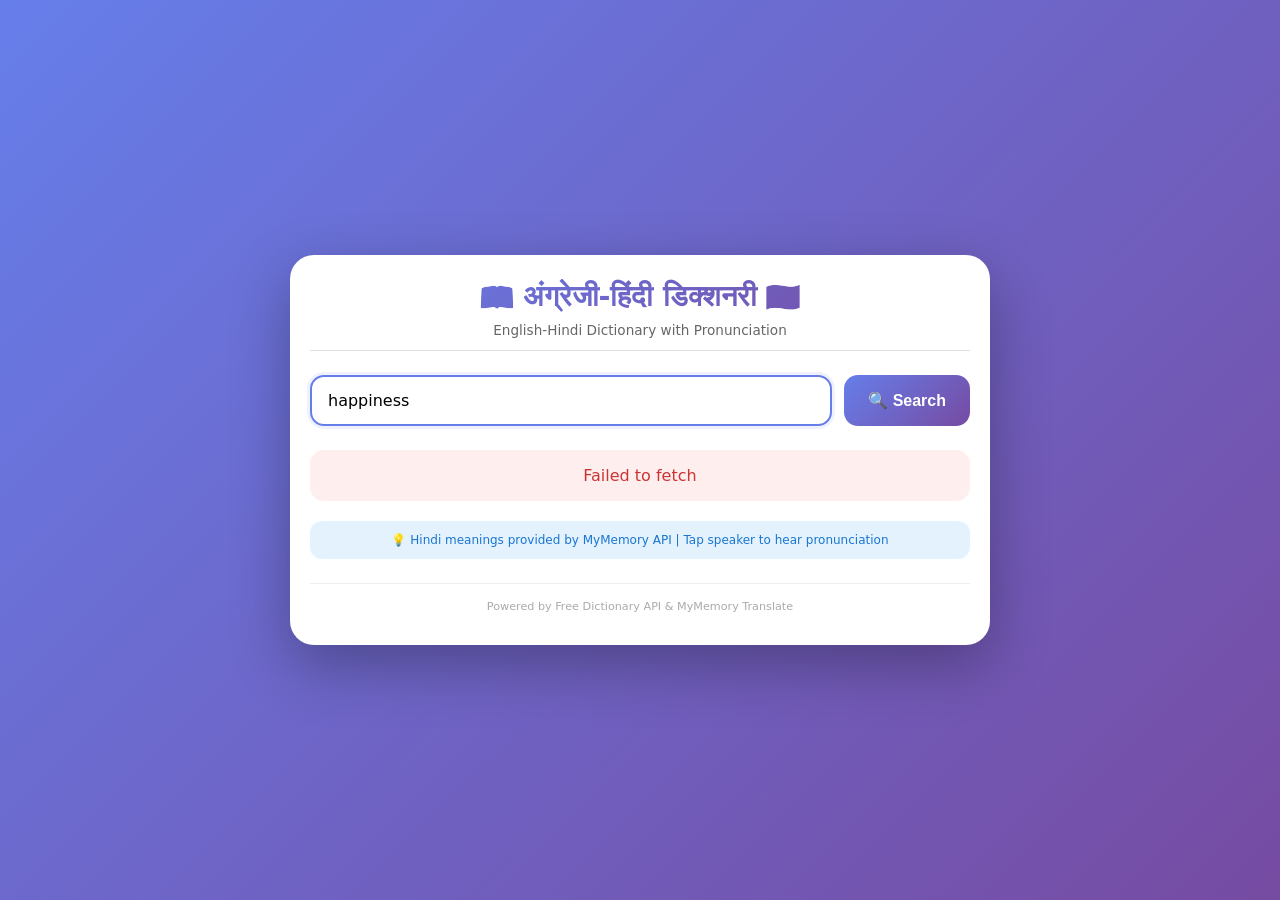
==== index.html @ 4fc89c0a "Add English-Hindi Dictionary HTML structure" ====
<!DOCTYPE html>
<html lang="hi">
<head>
    <meta charset="UTF-8">
    <meta name="viewport" content="width=device-width, initial-scale=1.0, viewport-fit=cover">
    <title>📖 अंग्रेजी-हिंदी डिक्शनरी | English-Hindi Dictionary</title>
    <style>
        * {
            margin: 0;
            padding: 0;
            box-sizing: border-box;
        }

        body {
            font-family: 'Segoe UI', 'Noto Sans', system-ui, -apple-system, 'Segoe UI', Roboto, 'Helvetica Neue', sans-serif;
            background: linear-gradient(135deg, #667eea 0%, #764ba2 100%);
            min-height: 100vh;
            padding: 16px;
            display: flex;
            justify-content: center;
            align-items: center;
        }

        .container {
            background: white;
            border-radius: 24px;
            box-shadow: 0 20px 60px rgba(0,0,0,0.3);
            max-width: 700px;
            width: 100%;
            padding: 24px 20px 32px;
            transition: all 0.3s ease;
        }

        h1 {
            text-align: center;
            background: linear-gradient(135deg, #667eea, #764ba2);
            -webkit-background-clip: text;
            background-clip: text;
            color: transparent;
            margin-bottom: 8px;
            font-size: 1.8rem;
            display: flex;
            align-items: center;
            justify-content: center;
            gap: 8px;
            flex-wrap: wrap;
        }

        .subtitle {
            text-align: center;
            color: #666;
            margin-bottom: 24px;
            font-size: 0.85rem;
            border-bottom: 1px solid #e0e0e0;
            padding-bottom: 12px;
        }

        .search-box {
            display: flex;
            gap: 12px;
            margin-bottom: 24px;
            flex-wrap: wrap;
        }

        #wordInput {
            flex: 1;
            padding: 14px 16px;
            font-size: 16px;
            border: 2px solid #e0e0e0;
            border-radius: 14px;
            transition: all 0.3s;
            font-family: inherit;
            min-width: 0;
        }

        #wordInput:focus {
            outline: none;
            border-color: #667eea;
            box-shadow: 0 0 0 3px rgba(102, 126, 234, 0.1);
        }

        #searchBtn {
            padding: 14px 24px;
            background: linear-gradient(135deg, #667eea, #764ba2);
            color: white;
            border: none;
            border-radius: 14px;
            cursor: pointer;
            font-size: 16px;
            font-weight: 600;
            transition: all 0.3s;
            display: flex;
            align-items: center;
            gap: 6px;
            white-space: nowrap;
        }

        #searchBtn:active {
            transform: scale(0.96);
        }

        @media (hover: hover) {
            #searchBtn:hover {
                transform: translateY(-2px);
                box-shadow: 0 5px 15px rgba(102, 126, 234, 0.4);
            }
        }

        .result {
            display: none;
            animation: fadeIn 0.4s ease;
        }

        @keyframes fadeIn {
            from { opacity: 0; transform: translateY(12px); }
            to { opacity: 1; transform: translateY(0); }
        }

        .word-header {
            display: flex;
            justify-content: space-between;
            align-items: center;
            margin-bottom: 20px;
            flex-wrap: wrap;
            gap: 12px;
            background: #f8f9fa;
            padding: 16px;
            border-radius: 16px;
        }

        .word-info {
            flex: 1;
        }

        .word-title {
            font-size: 1.8rem;
            font-weight: bold;
            color: #333;
            word-break: break-word;
        }

        .phonetic {
            color: #888;
            font-size: 0.9rem;
            margin-top: 4px;
        }

        .speaker-btn {
            background: white;
            border: 2px solid #667eea;
            font-size: 1.6rem;
            cursor: pointer;
            padding: 12px 16px;
            border-radius: 60px;
            transition: all 0.3s;
            display: inline-flex;
            align-items: center;
            gap: 8px;
            color: #667eea;
            font-weight: 500;
            min-width: 80px;
            justify-content: center;
        }

        .speaker-btn:active {
            transform: scale(0.95);
        }

        .definition-card {
            background: white;
            padding: 18px;
            border-radius: 16px;
            margin-bottom: 16px;
            border: 1px solid #e0e0e0;
            transition: all 0.3s;
        }

        .part-of-speech {
            font-weight: bold;
            color: #667eea;
            margin-bottom: 12px;
            font-size: 1rem;
            display: inline-block;
            background: #e8eaff;
            padding: 4px 12px;
            border-radius: 20px;
        }

        .definition {
            color: #333;
            margin-bottom: 12px;
            line-height: 1.5;
            font-size: 0.95rem;
        }

        .hindi-meaning {
            background: #fff3e0;
            padding: 12px;
            border-radius: 12px;
            margin: 12px 0 8px;
            border-left: 4px solid #ff9800;
        }

        .hindi-label {
            font-weight: bold;
            color: #e67e22;
            font-size: 0.85rem;
            margin-bottom: 6px;
            display: flex;
            align-items: center;
            gap: 6px;
        }

        .hindi-text {
            color: #2c3e50;
            font-size: 1rem;
            line-height: 1.5;
            word-break: break-word;
            font-family: 'Noto Sans', 'Segoe UI', system-ui;
        }

        .example {
            color: #666;
            font-style: italic;
            margin-top: 10px;
            padding-left: 12px;
            border-left: 3px solid #ddd;
            font-size: 0.9rem;
        }

        .error {
            background: #fee;
            color: #c33;
            padding: 16px;
            border-radius: 14px;
            text-align: center;
            display: none;
            animation: fadeIn 0.4s ease;
            margin: 16px 0;
        }

        .loading {
            text-align: center;
            display: none;
            margin: 32px 0;
        }

        .spinner {
            border: 3px solid #f3f3f3;
            border-top: 3px solid #667eea;
            border-radius: 50%;
            width: 40px;
            height: 40px;
            animation: spin 1s linear infinite;
            margin: 0 auto 12px;
        }

        @keyframes spin {
            0% { transform: rotate(0deg); }
            100% { transform: rotate(360deg); }
        }

        .info-note {
            background: #e3f2fd;
            padding: 12px;
            border-radius: 12px;
            margin-top: 20px;
            font-size: 0.75rem;
            color: #1976d2;
            text-align: center;
        }

        footer {
            text-align: center;
            margin-top: 24px;
            color: #aaa;
            font-size: 0.7rem;
            border-top: 1px solid #eee;
            padding-top: 16px;
        }

        /* Mobile specific optimizations */
        @media (max-width: 600px) {
            body {
                padding: 12px;
            }
            
            .container {
                padding: 18px 16px 24px;
            }
            
            h1 {
                font-size: 1.4rem;
            }
            
            .word-title {
                font-size: 1.4rem;
            }
            
            .speaker-btn {
                padding: 10px 14px;
                font-size: 1.3rem;
                min-width: 70px;
            }
            
            .definition-card {
                padding: 14px;
            }
            
            .search-box {
                gap: 8px;
            }
            
            #searchBtn {
                padding: 12px 18px;
                font-size: 14px;
            }
            
            .hindi-text {
                font-size: 0.9rem;
            }
        }

        @media (max-width: 480px) {
            .word-header {
                flex-direction: column;
                align-items: stretch;
            }
            
            .speaker-btn {
                width: 100%;
                justify-content: center;
            }
        }

        button {
            -webkit-tap-highlight-color: transparent;
        }
    </style>
</head>
<body>
    <div class="container">
        <h1>
            <span>📖</span> 
            <span>अंग्रेजी-हिंदी डिक्शनरी</span>
            <span>🇮🇳</span>
        </h1>
        <div class="subtitle">English-Hindi Dictionary with Pronunciation</div>

        <div class="search-box">
            <input type="text" id="wordInput" placeholder="Enter English word... (e.g., happiness, computer)" autocomplete="off">
            <button id="searchBtn">🔍 Search</button>
        </div>

        <div class="loading" id="loading">
            <div class="spinner"></div>
            <p>Fetching meanings...</p>
        </div>

        <div class="error" id="error"></div>

        <div class="result" id="result">
            <div class="word-header">
                <div class="word-info">
                    <div class="word-title" id="wordTitle"></div>
                    <div class="phonetic" id="phonetic"></div>
                </div>
                <button class="speaker-btn" id="speakerBtn">
                    🔊 <span style="font-size: 0.9rem;">Listen</span>
                </button>
            </div>
            <div id="definitionsList"></div>
        </div>

        <div class="info-note">
            💡 Hindi meanings provided by MyMemory API | Tap speaker to hear pronunciation
        </div>

        <footer>Powered by Free Dictionary API & MyMemory Translate</footer>
    </div>

    <script>
        const wordInput = document.getElementById('wordInput');
        const searchBtn = document.getElementById('searchBtn');
        const resultDiv = document.getElementById('result');
        const errorDiv = document.getElementById('error');
        const loadingDiv = document.getElementById('loading');
        const wordTitle = document.getElementById('wordTitle');
        const phoneticSpan = document.getElementById('phonetic');
        const definitionsList = document.getElementById('definitionsList');
        const speakerBtn = document.getElementById('speakerBtn');

        let currentWord = '';

        // Hindi translation function using MyMemory API (free, no API key)
        async function getHindiTranslation(word, context = '') {
            try {
                // Use the word itself as context for better translation
                const textToTranslate = context || word;
                const url = `https://api.mymemory.translated.net/get?q=${encodeURIComponent(textToTranslate)}&langpair=en|hi`;
                
                const response = await fetch(url);
                const data = await response.json();
                
                if (data && data.responseData && data.responseData.translatedText) {
                    let translated = data.responseData.translatedText;
                    // Remove any extra HTML or weird characters
                    translated = translated.replace(/&#39;/g, "'").replace(/&quot;/g, '"');
                    return translated;
                }
                return null;
            } catch (error) {
                console.error('Translation error:', error);
                return null;
            }
        }

        // Search word definition
        async function searchWord() {
            const word = wordInput.value.trim().toLowerCase();
            if (!word) {
                showError('कृपया एक शब्द दर्ज करें | Please enter a word!');
                return;
            }

            currentWord = word;
            showLoading();
            hideResult();
            hideError();

            try {
                const response = await fetch(`https://api.dictionaryapi.dev/api/v2/entries/en/${word}`);
                
                if (!response.ok) {
                    if (response.status === 404) {
                        throw new Error(`"${word}" not found. | "${word}" नहीं मिला।`);
                    }
                    throw new Error('Something went wrong. | कुछ गलत हो गया।');
                }

                const data = await response.json();
                await displayResultWithHindi(data);
                hideError();
            } catch (error) {
                showError(error.message);
            } finally {
                hideLoading();
            }
        }

        async function displayResultWithHindi(data) {
            if (!data || data.length === 0) {
                showError('No definitions found. | कोई परिभाषा नहीं मिली।');
                return;
            }

            const wordData = data[0];
            wordTitle.textContent = wordData.word.charAt(0).toUpperCase() + wordData.word.slice(1);
            
            // Get phonetic
            let phonetic = wordData.phonetic || '';
            if (!phonetic && wordData.phonetics) {
                const textPhonetic = wordData.phonetics.find(p => p.text);
                if (textPhonetic) phonetic = textPhonetic.text;
            }
            phoneticSpan.textContent = phonetic ? `/${phonetic}/` : '';
            
            // Build definitions list with Hindi translations
            definitionsList.innerHTML = '';
            
            // Show loading indicator for translations
            const translationPromises = [];
            
            for (const meaning of wordData.meanings) {
                const partOfSpeech = meaning.partOfSpeech;
                
                for (const def of meaning.definitions) {
                    const definitionText = def.definition;
                    
                    // Create card container
                    const card = document.createElement('div');
                    card.className = 'definition-card';
                    
                    // Add part of speech
                    const posSpan = document.createElement('div');
                    posSpan.className = 'part-of-speech';
                    posSpan.textContent = partOfSpeech;
                    card.appendChild(posSpan);
                    
                    // Add English definition
                    const defText = document.createElement('div');
                    defText.className = 'definition';
                    defText.textContent = definitionText;
                    card.appendChild(defText);
                    
                    // Create container for Hindi meaning (will update later)
                    const hindiContainer = document.createElement('div');
                    hindiContainer.className = 'hindi-meaning';
                    hindiContainer.innerHTML = `
                        <div class="hindi-label">
                            <span>🇮🇳</span> हिंदी अर्थ (Hindi Meaning):
                        </div>
                        <div class="hindi-text" id="hindi-${Date.now()}-${Math.random()}">
                            ⏳ Loading translation...
                        </div>
                    `;
                    card.appendChild(hindiContainer);
                    
                    // Get Hindi translation for this definition
                    const hindiTextSpan = hindiContainer.querySelector('.hindi-text');
                    const translatePromise = getHindiTranslation(currentWord, definitionText).then(hindiText => {
                        if (hindiText && hindiText !== currentWord) {
                            hindiTextSpan.textContent = hindiText;
                        } else {
                            hindiTextSpan.textContent = '⚠️ Translation not available | अनुवाद उपलब्ध नहीं है';
                        }
                    }).catch(() => {
                        hindiTextSpan.textContent = '⚠️ Translation failed | अनुवाद विफल';
                    });
                    
                    translationPromises.push(translatePromise);
                    
                    // Add example if exists
                    if (def.example) {
                        const exampleText = document.createElement('div');
                        exampleText.className = 'example';
                        exampleText.textContent = `📌 "${def.example}"`;
                        card.appendChild(exampleText);
                        
                        // Also translate example
                        const exampleHindiContainer = document.createElement('div');
                        exampleHindiContainer.className = 'hindi-meaning';
                        exampleHindiContainer.style.marginTop = '8px';
                        exampleHindiContainer.style.background = '#f0f7ff';
                        exampleHindiContainer.innerHTML = `
                            <div class="hindi-label">
                                <span>📝</span> उदाहरण हिंदी (Example in Hindi):
                            </div>
                            <div class="hindi-text" id="example-${Date.now()}-${Math.random()}">
                                ⏳ Translating example...
                            </div>
                        `;
                        card.appendChild(exampleHindiContainer);
                        
                        const exampleHindiSpan = exampleHindiContainer.querySelector('.hindi-text');
                        const examplePromise = getHindiTranslation('', def.example).then(hindiExample => {
                            if (hindiExample && hindiExample !== def.example) {
                                exampleHindiSpan.textContent = hindiExample;
                            } else {
                                exampleHindiSpan.textContent = 'Example translation unavailable';
                            }
                        }).catch(() => {
                            exampleHindiSpan.textContent = 'Translation failed';
                        });
                        
                        translationPromises.push(examplePromise);
                    }
                    
                    definitionsList.appendChild(card);
                }
            }
            
            // Wait for all translations to complete (optional, but improves UX)
            Promise.all(translationPromises).then(() => {
                console.log('All translations loaded');
            });
            
            showResult();
            
            // Setup speaker button
            speakerBtn.onclick = () => {
                speakWord(currentWord);
            };
        }
        
        function speakWord(word) {
            if ('speechSynthesis' in window) {
                window.speechSynthesis.cancel();
                
                const utterance = new SpeechSynthesisUtterance(word);
                utterance.lang = 'en-US';
                utterance.rate = 0.9;
                utterance.pitch = 1;
                
                // Try to get a clear voice
                const voices = window.speechSynthesis.getVoices();
                const preferredVoice = voices.find(voice => voice.lang === 'en-US' && voice.name.includes('Google'));
                if (preferredVoice) utterance.voice = preferredVoice;
                
                window.speechSynthesis.speak(utterance);
            } else {
                alert('Your browser does not support speech synthesis.');
            }
        }
        
        // Preload voices
        if ('speechSynthesis' in window) {
            window.speechSynthesis.getVoices();
        }
        
        function showLoading() {
            loadingDiv.style.display = 'block';
        }
        
        function hideLoading() {
            loadingDiv.style.display = 'none';
        }
        
        function showResult() {
            resultDiv.style.display = 'block';
        }
        
        function hideResult() {
            resultDiv.style.display = 'none';
        }
        
        function showError(message) {
            errorDiv.textContent = message;
            errorDiv.style.display = 'block';
            setTimeout(() => {
                if (errorDiv.style.display === 'block') {
                    errorDiv.style.opacity = '0';
                    setTimeout(() => {
                        if (errorDiv.style.display === 'block') {
                            errorDiv.style.display = 'none';
                            errorDiv.style.opacity = '1';
                        }
                    }, 3000);
                }
            }, 5000);
        }
        
        function hideError() {
            errorDiv.style.display = 'none';
        }
        
        // Event listeners
        searchBtn.addEventListener('click', searchWord);
        wordInput.addEventListener('keypress', (e) => {
            if (e.key === 'Enter') searchWord();
        });
        
        // Auto-focus and example search
        wordInput.focus();
        
        // Demo word on load
        setTimeout(() => {
            wordInput.value = 'happiness';
            searchWord();
        }, 500);
    </script>
</body>
</html>
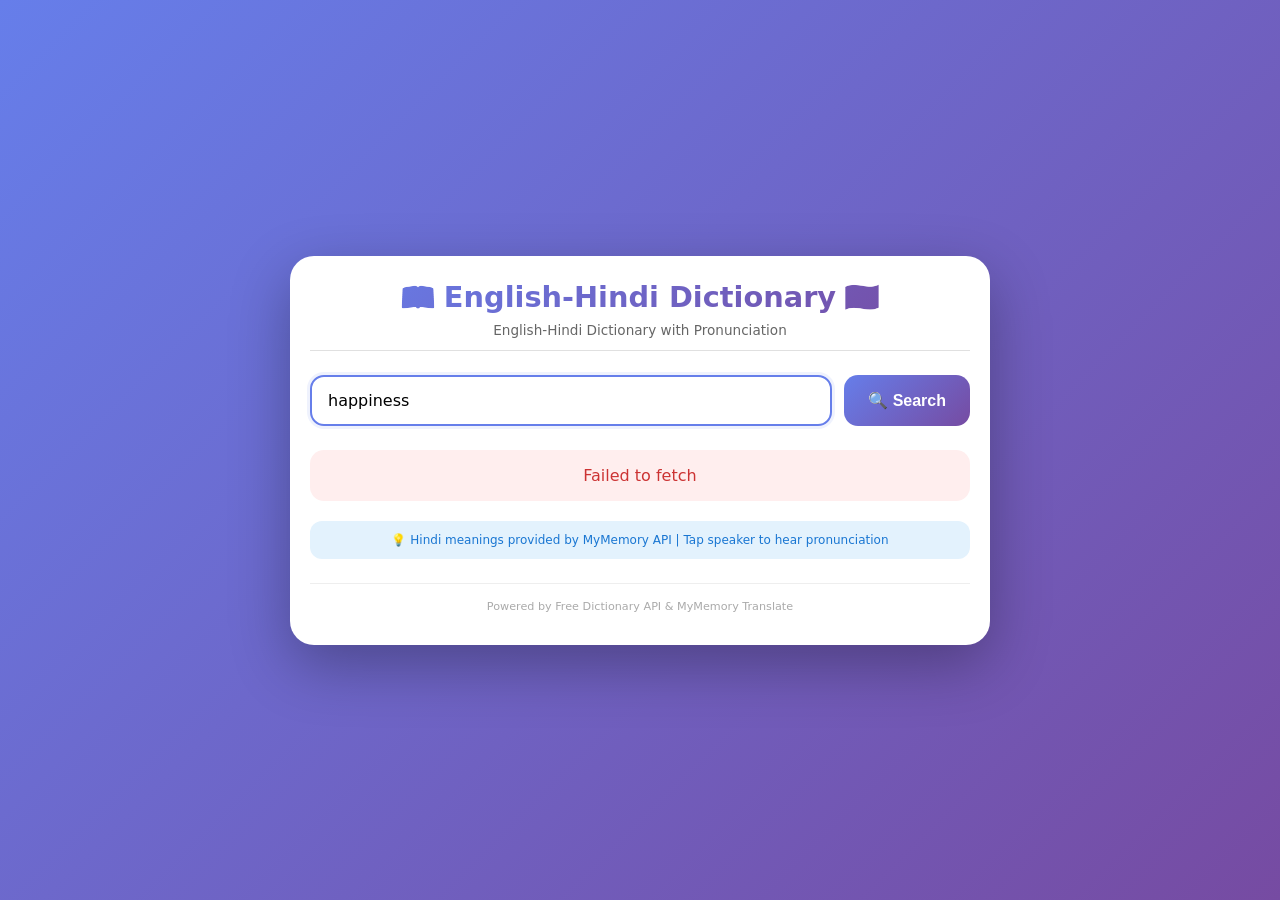
==== commit 7c8094a7: "Update index.html" ====
--- a/index.html
+++ b/index.html
@@ -3,7 +3,7 @@
 <head>
     <meta charset="UTF-8">
     <meta name="viewport" content="width=device-width, initial-scale=1.0, viewport-fit=cover">
-    <title>📖 अंग्रेजी-हिंदी डिक्शनरी | English-Hindi Dictionary</title>
+    <title>📖English-Hindi Dictionary</title>
     <style>
         * {
             margin: 0;
@@ -342,13 +342,13 @@
     <div class="container">
         <h1>
             <span>📖</span> 
-            <span>अंग्रेजी-हिंदी डिक्शनरी</span>
+            <span>English-Hindi Dictionary</span>
             <span>🇮🇳</span>
         </h1>
         <div class="subtitle">English-Hindi Dictionary with Pronunciation</div>
 
         <div class="search-box">
-            <input type="text" id="wordInput" placeholder="Enter English word... (e.g., happiness, computer)" autocomplete="off">
+            <input type="text" id="wordInput" placeholder="Enter English word..." autocomplete="off">
             <button id="searchBtn">🔍 Search</button>
         </div>
 
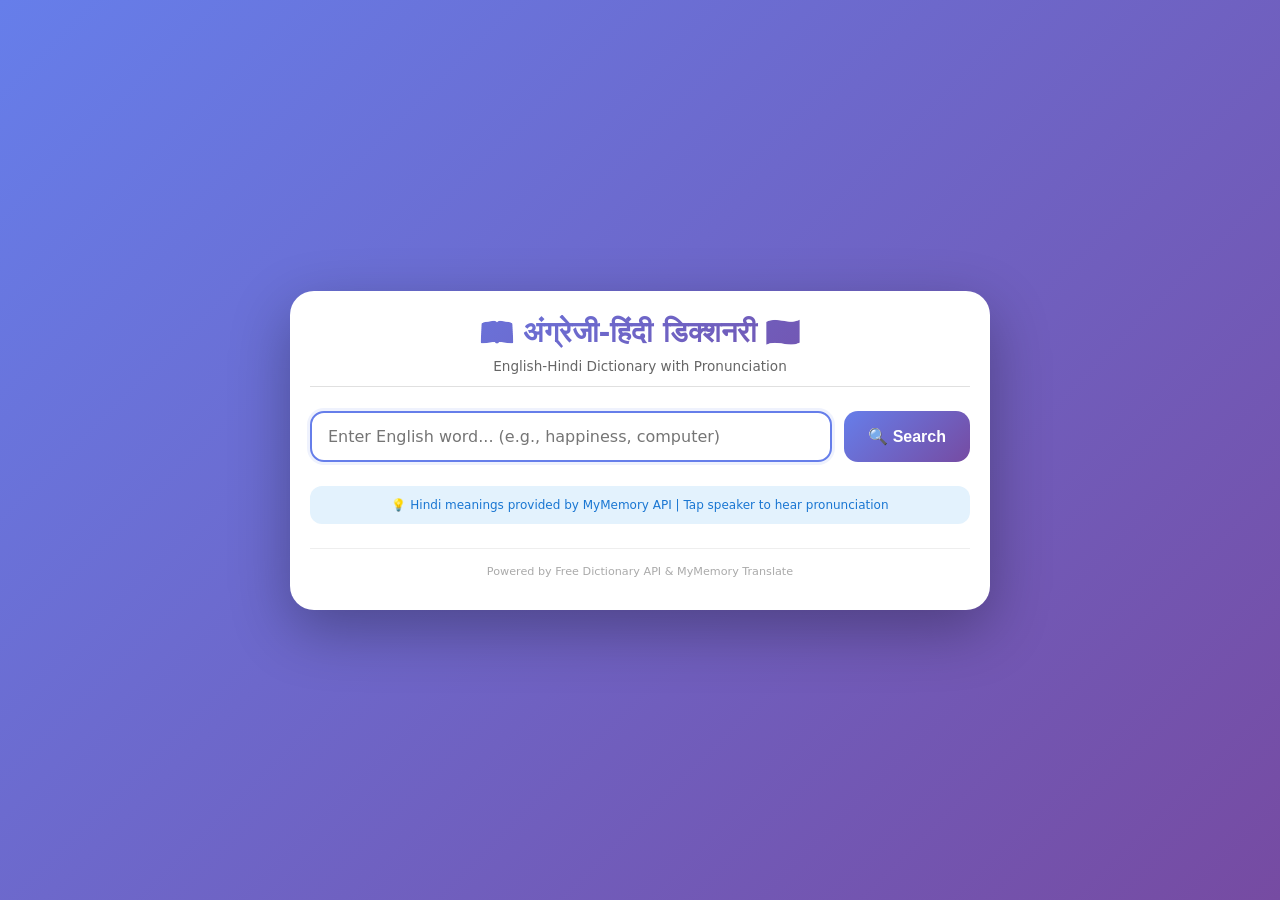
==== commit efee1e29: "Localize title and input for Hindi users Updated title and headings to include Hindi translation. Mo" ====
--- a/index.html
+++ b/index.html
@@ -3,7 +3,7 @@
 <head>
     <meta charset="UTF-8">
     <meta name="viewport" content="width=device-width, initial-scale=1.0, viewport-fit=cover">
-    <title>📖English-Hindi Dictionary</title>
+    <title>📖 अंग्रेजी-हिंदी डिक्शनरी | English-Hindi Dictionary</title>
     <style>
         * {
             margin: 0;
@@ -342,13 +342,13 @@
     <div class="container">
         <h1>
             <span>📖</span> 
-            <span>English-Hindi Dictionary</span>
+            <span>अंग्रेजी-हिंदी डिक्शनरी</span>
             <span>🇮🇳</span>
         </h1>
         <div class="subtitle">English-Hindi Dictionary with Pronunciation</div>
 
         <div class="search-box">
-            <input type="text" id="wordInput" placeholder="Enter English word..." autocomplete="off">
+            <input type="text" id="wordInput" placeholder="Enter English word... (e.g., happiness, computer)" autocomplete="off">
             <button id="searchBtn">🔍 Search</button>
         </div>
 
@@ -640,14 +640,11 @@
             if (e.key === 'Enter') searchWord();
         });
         
-        // Auto-focus and example search
+        // Focus on input but keep it EMPTY (no auto-filled word)
         wordInput.focus();
         
-        // Demo word on load
-        setTimeout(() => {
-            wordInput.value = 'happiness';
-            searchWord();
-        }, 500);
+        // REMOVED the auto-search timeout - text box is now completely empty on load
+        // No example word is pre-filled or auto-searched
     </script>
 </body>
 </html>
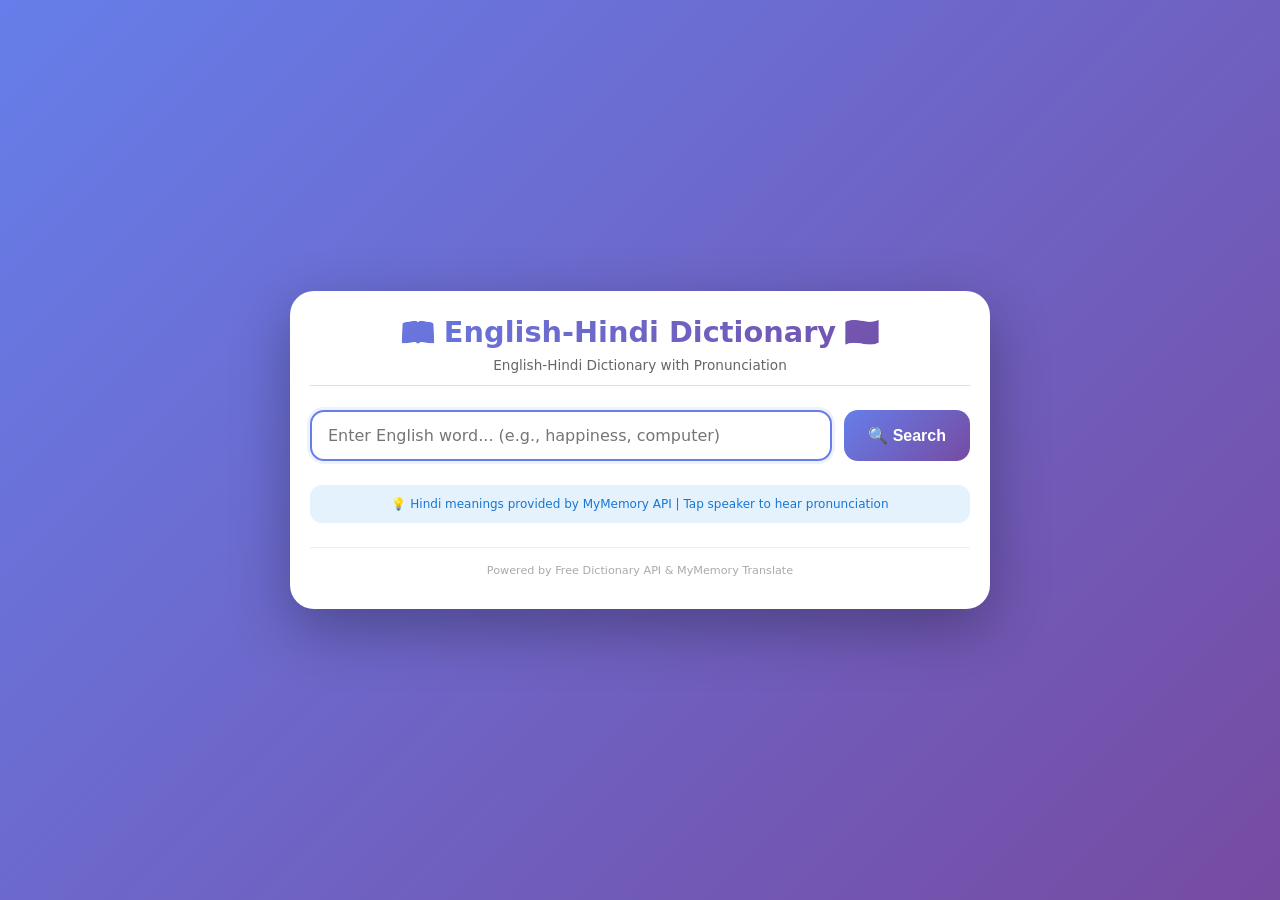
==== commit 1464fee7: "Update title from Hindi to English in index.html" ====
--- a/index.html
+++ b/index.html
@@ -342,7 +342,7 @@
     <div class="container">
         <h1>
             <span>📖</span> 
-            <span>अंग्रेजी-हिंदी डिक्शनरी</span>
+            <span>English-Hindi Dictionary</span>
             <span>🇮🇳</span>
         </h1>
         <div class="subtitle">English-Hindi Dictionary with Pronunciation</div>
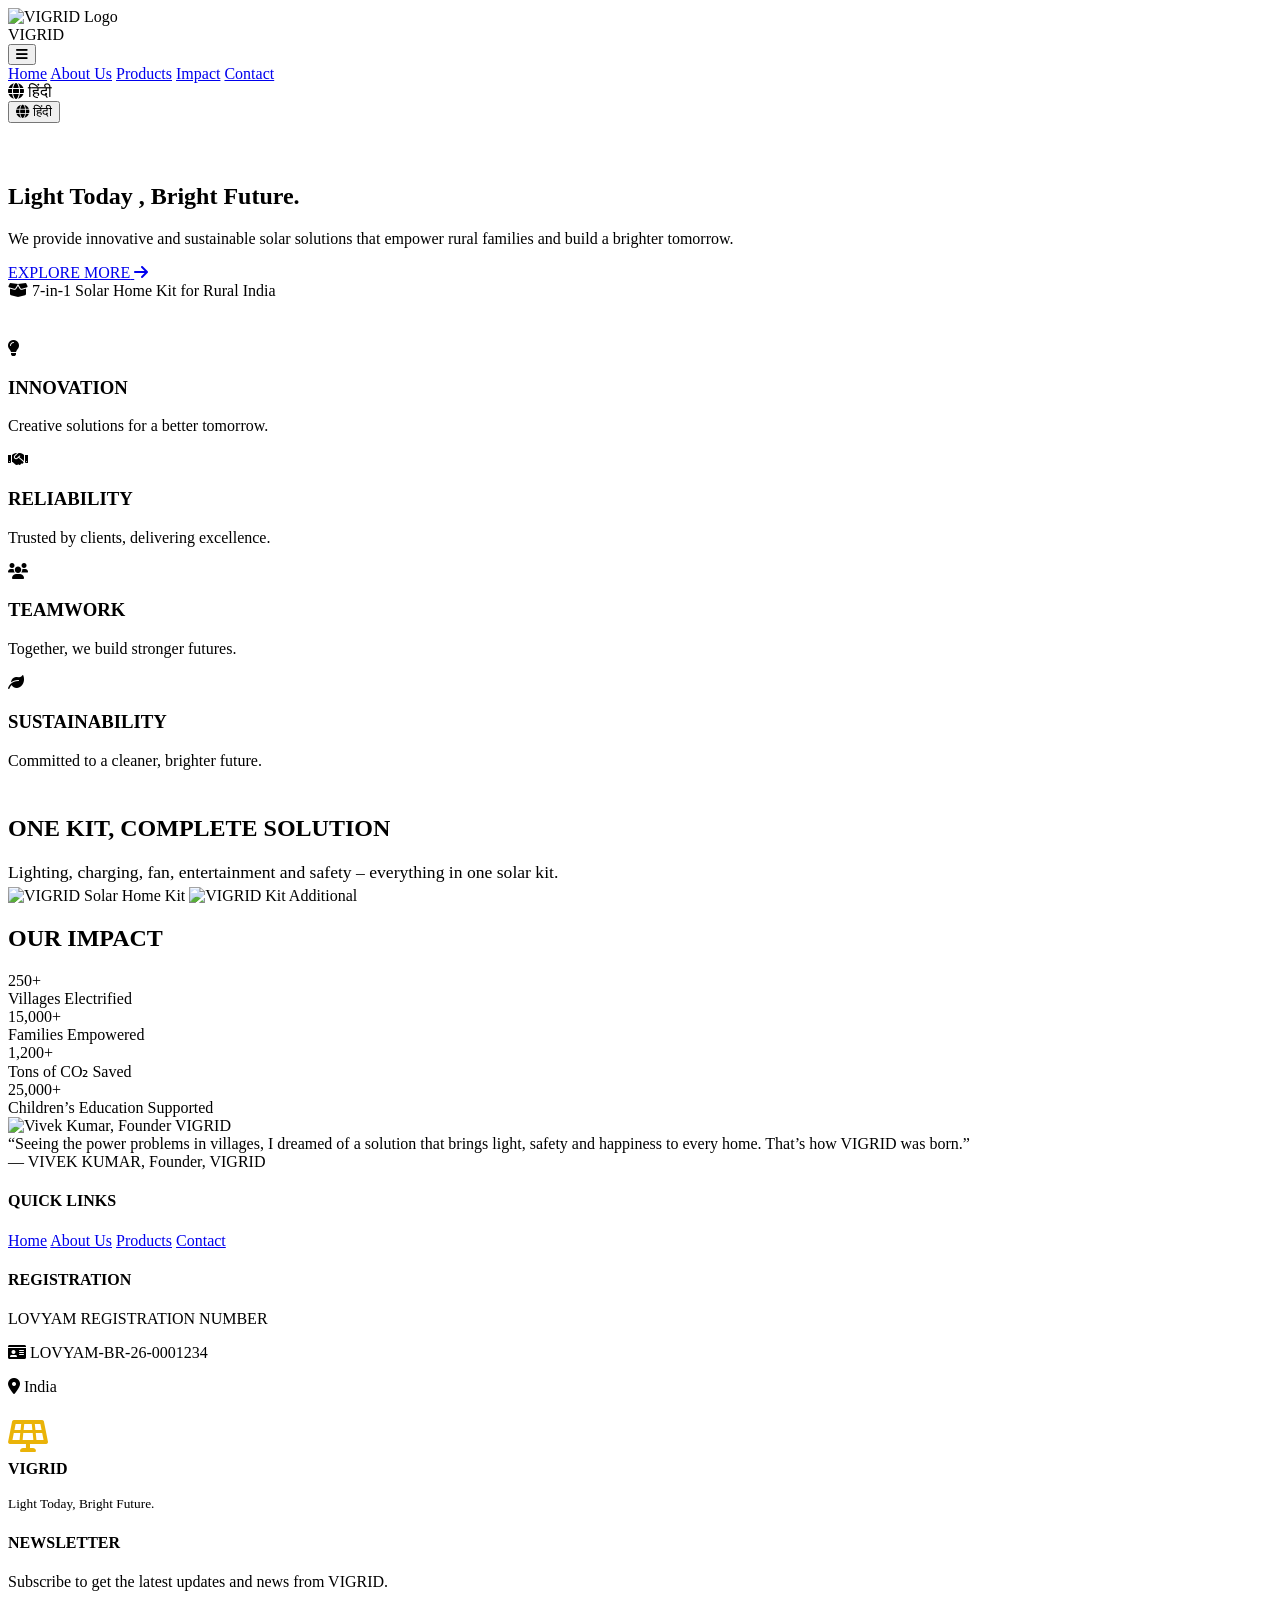
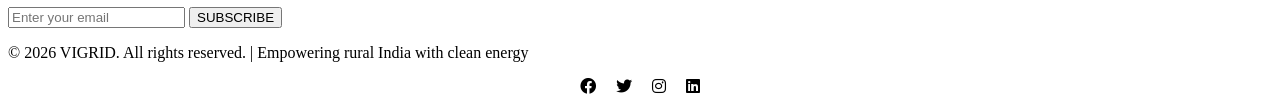
==== commit 0156c46a: "Update index.html" ====
--- a/index.html
+++ b/index.html
@@ -1,650 +1,219 @@
 <!DOCTYPE html>
-<html lang="hi">
+<html lang="en">
 <head>
     <meta charset="UTF-8">
     <meta name="viewport" content="width=device-width, initial-scale=1.0, viewport-fit=cover">
-    <title>📖 अंग्रेजी-हिंदी डिक्शनरी | English-Hindi Dictionary</title>
-    <style>
-        * {
-            margin: 0;
-            padding: 0;
-            box-sizing: border-box;
-        }
-
-        body {
-            font-family: 'Segoe UI', 'Noto Sans', system-ui, -apple-system, 'Segoe UI', Roboto, 'Helvetica Neue', sans-serif;
-            background: linear-gradient(135deg, #667eea 0%, #764ba2 100%);
-            min-height: 100vh;
-            padding: 16px;
-            display: flex;
-            justify-content: center;
-            align-items: center;
-        }
-
-        .container {
-            background: white;
-            border-radius: 24px;
-            box-shadow: 0 20px 60px rgba(0,0,0,0.3);
-            max-width: 700px;
-            width: 100%;
-            padding: 24px 20px 32px;
-            transition: all 0.3s ease;
-        }
-
-        h1 {
-            text-align: center;
-            background: linear-gradient(135deg, #667eea, #764ba2);
-            -webkit-background-clip: text;
-            background-clip: text;
-            color: transparent;
-            margin-bottom: 8px;
-            font-size: 1.8rem;
-            display: flex;
-            align-items: center;
-            justify-content: center;
-            gap: 8px;
-            flex-wrap: wrap;
-        }
-
-        .subtitle {
-            text-align: center;
-            color: #666;
-            margin-bottom: 24px;
-            font-size: 0.85rem;
-            border-bottom: 1px solid #e0e0e0;
-            padding-bottom: 12px;
-        }
-
-        .search-box {
-            display: flex;
-            gap: 12px;
-            margin-bottom: 24px;
-            flex-wrap: wrap;
-        }
-
-        #wordInput {
-            flex: 1;
-            padding: 14px 16px;
-            font-size: 16px;
-            border: 2px solid #e0e0e0;
-            border-radius: 14px;
-            transition: all 0.3s;
-            font-family: inherit;
-            min-width: 0;
-        }
-
-        #wordInput:focus {
-            outline: none;
-            border-color: #667eea;
-            box-shadow: 0 0 0 3px rgba(102, 126, 234, 0.1);
-        }
-
-        #searchBtn {
-            padding: 14px 24px;
-            background: linear-gradient(135deg, #667eea, #764ba2);
-            color: white;
-            border: none;
-            border-radius: 14px;
-            cursor: pointer;
-            font-size: 16px;
-            font-weight: 600;
-            transition: all 0.3s;
-            display: flex;
-            align-items: center;
-            gap: 6px;
-            white-space: nowrap;
-        }
-
-        #searchBtn:active {
-            transform: scale(0.96);
-        }
-
-        @media (hover: hover) {
-            #searchBtn:hover {
-                transform: translateY(-2px);
-                box-shadow: 0 5px 15px rgba(102, 126, 234, 0.4);
-            }
-        }
-
-        .result {
-            display: none;
-            animation: fadeIn 0.4s ease;
-        }
-
-        @keyframes fadeIn {
-            from { opacity: 0; transform: translateY(12px); }
-            to { opacity: 1; transform: translateY(0); }
-        }
-
-        .word-header {
-            display: flex;
-            justify-content: space-between;
-            align-items: center;
-            margin-bottom: 20px;
-            flex-wrap: wrap;
-            gap: 12px;
-            background: #f8f9fa;
-            padding: 16px;
-            border-radius: 16px;
-        }
-
-        .word-info {
-            flex: 1;
-        }
-
-        .word-title {
-            font-size: 1.8rem;
-            font-weight: bold;
-            color: #333;
-            word-break: break-word;
-        }
-
-        .phonetic {
-            color: #888;
-            font-size: 0.9rem;
-            margin-top: 4px;
-        }
-
-        .speaker-btn {
-            background: white;
-            border: 2px solid #667eea;
-            font-size: 1.6rem;
-            cursor: pointer;
-            padding: 12px 16px;
-            border-radius: 60px;
-            transition: all 0.3s;
-            display: inline-flex;
-            align-items: center;
-            gap: 8px;
-            color: #667eea;
-            font-weight: 500;
-            min-width: 80px;
-            justify-content: center;
-        }
-
-        .speaker-btn:active {
-            transform: scale(0.95);
-        }
-
-        .definition-card {
-            background: white;
-            padding: 18px;
-            border-radius: 16px;
-            margin-bottom: 16px;
-            border: 1px solid #e0e0e0;
-            transition: all 0.3s;
-        }
-
-        .part-of-speech {
-            font-weight: bold;
-            color: #667eea;
-            margin-bottom: 12px;
-            font-size: 1rem;
-            display: inline-block;
-            background: #e8eaff;
-            padding: 4px 12px;
-            border-radius: 20px;
-        }
-
-        .definition {
-            color: #333;
-            margin-bottom: 12px;
-            line-height: 1.5;
-            font-size: 0.95rem;
-        }
-
-        .hindi-meaning {
-            background: #fff3e0;
-            padding: 12px;
-            border-radius: 12px;
-            margin: 12px 0 8px;
-            border-left: 4px solid #ff9800;
-        }
-
-        .hindi-label {
-            font-weight: bold;
-            color: #e67e22;
-            font-size: 0.85rem;
-            margin-bottom: 6px;
-            display: flex;
-            align-items: center;
-            gap: 6px;
-        }
-
-        .hindi-text {
-            color: #2c3e50;
-            font-size: 1rem;
-            line-height: 1.5;
-            word-break: break-word;
-            font-family: 'Noto Sans', 'Segoe UI', system-ui;
-        }
-
-        .example {
-            color: #666;
-            font-style: italic;
-            margin-top: 10px;
-            padding-left: 12px;
-            border-left: 3px solid #ddd;
-            font-size: 0.9rem;
-        }
-
-        .error {
-            background: #fee;
-            color: #c33;
-            padding: 16px;
-            border-radius: 14px;
-            text-align: center;
-            display: none;
-            animation: fadeIn 0.4s ease;
-            margin: 16px 0;
-        }
-
-        .loading {
-            text-align: center;
-            display: none;
-            margin: 32px 0;
-        }
-
-        .spinner {
-            border: 3px solid #f3f3f3;
-            border-top: 3px solid #667eea;
-            border-radius: 50%;
-            width: 40px;
-            height: 40px;
-            animation: spin 1s linear infinite;
-            margin: 0 auto 12px;
-        }
-
-        @keyframes spin {
-            0% { transform: rotate(0deg); }
-            100% { transform: rotate(360deg); }
-        }
-
-        .info-note {
-            background: #e3f2fd;
-            padding: 12px;
-            border-radius: 12px;
-            margin-top: 20px;
-            font-size: 0.75rem;
-            color: #1976d2;
-            text-align: center;
-        }
-
-        footer {
-            text-align: center;
-            margin-top: 24px;
-            color: #aaa;
-            font-size: 0.7rem;
-            border-top: 1px solid #eee;
-            padding-top: 16px;
-        }
-
-        /* Mobile specific optimizations */
-        @media (max-width: 600px) {
-            body {
-                padding: 12px;
-            }
-            
-            .container {
-                padding: 18px 16px 24px;
-            }
-            
-            h1 {
-                font-size: 1.4rem;
-            }
-            
-            .word-title {
-                font-size: 1.4rem;
-            }
-            
-            .speaker-btn {
-                padding: 10px 14px;
-                font-size: 1.3rem;
-                min-width: 70px;
-            }
-            
-            .definition-card {
-                padding: 14px;
-            }
-            
-            .search-box {
-                gap: 8px;
-            }
-            
-            #searchBtn {
-                padding: 12px 18px;
-                font-size: 14px;
-            }
-            
-            .hindi-text {
-                font-size: 0.9rem;
-            }
-        }
-
-        @media (max-width: 480px) {
-            .word-header {
-                flex-direction: column;
-                align-items: stretch;
-            }
-            
-            .speaker-btn {
-                width: 100%;
-                justify-content: center;
-            }
-        }
-
-        button {
-            -webkit-tap-highlight-color: transparent;
-        }
-    </style>
+    <title>VIGRID | Light Today, Bright Future</title>
+    <link rel="preconnect" href="https://fonts.googleapis.com">
+    <link rel="preconnect" href="https://fonts.gstatic.com" crossorigin>
+    <link href="https://fonts.googleapis.com/css2?family=Inter:opsz,wght@14..32,300;14..32,400;14..32,500;14..32,600;14..32,700;14..32,800&display=swap" rel="stylesheet">
+    <link rel="stylesheet" href="https://cdnjs.cloudflare.com/ajax/libs/font-awesome/6.0.0-beta3/css/all.min.css">
+    <link rel="stylesheet" href="style.css">
 </head>
 <body>
-    <div class="container">
-        <h1>
-            <span>📖</span> 
-            <span>English-Hindi Dictionary</span>
-            <span>🇮🇳</span>
-        </h1>
-        <div class="subtitle">English-Hindi Dictionary with Pronunciation</div>
-
-        <div class="search-box">
-            <input type="text" id="wordInput" placeholder="Enter English word... (e.g., happiness, computer)" autocomplete="off">
-            <button id="searchBtn">🔍 Search</button>
-        </div>
-
-        <div class="loading" id="loading">
-            <div class="spinner"></div>
-            <p>Fetching meanings...</p>
-        </div>
-
-        <div class="error" id="error"></div>
-
-        <div class="result" id="result">
-            <div class="word-header">
-                <div class="word-info">
-                    <div class="word-title" id="wordTitle"></div>
-                    <div class="phonetic" id="phonetic"></div>
-                </div>
-                <button class="speaker-btn" id="speakerBtn">
-                    🔊 <span style="font-size: 0.9rem;">Listen</span>
-                </button>
-            </div>
-            <div id="definitionsList"></div>
-        </div>
-
-        <div class="info-note">
-            💡 Hindi meanings provided by MyMemory API | Tap speaker to hear pronunciation
-        </div>
-
-        <footer>Powered by Free Dictionary API & MyMemory Translate</footer>
-    </div>
-
-    <script>
-        const wordInput = document.getElementById('wordInput');
-        const searchBtn = document.getElementById('searchBtn');
-        const resultDiv = document.getElementById('result');
-        const errorDiv = document.getElementById('error');
-        const loadingDiv = document.getElementById('loading');
-        const wordTitle = document.getElementById('wordTitle');
-        const phoneticSpan = document.getElementById('phonetic');
-        const definitionsList = document.getElementById('definitionsList');
-        const speakerBtn = document.getElementById('speakerBtn');
-
-        let currentWord = '';
-
-        // Hindi translation function using MyMemory API (free, no API key)
-        async function getHindiTranslation(word, context = '') {
-            try {
-                // Use the word itself as context for better translation
-                const textToTranslate = context || word;
-                const url = `https://api.mymemory.translated.net/get?q=${encodeURIComponent(textToTranslate)}&langpair=en|hi`;
+
+<header class="site-header">
+    <div class="container header-inner">
+        <div class="logo">
+            <!-- Logo Section -->
+
+    <div class="logo-section">
+        <img src="logo.png" alt="VIGRID Logo" class="logo-image">
+    
+</div>
+            <span>VIGRID</span>
+        </div>
+        <button class="menu-toggle" id="menuToggle" aria-label="Toggle navigation">
+            <i class="fas fa-bars"></i>
+        </button>
+        <div class="nav-links" id="navLinks">
+            <a href="index.html" data-i18n="nav_home">Home</a>
+            <a href="about.html" data-i18n="nav_about">About Us</a>
+            <a href="products.html" data-i18n="nav_products">Products</a>
+            <a href="impact.html" class="active" data-i18n="nav_impact">Impact</a>
+            <a href="contact.html" data-i18n="nav_contact">Contact</a>
+            <div class="mobile-lang-switch" id="mobileLangSwitch">
+                <i class="fas fa-globe"></i>
+                <span id="mobileLangText" data-i18n="lang_switch">हिंदी</span>
+            </div>
+        </div>
+        <button id="langToggleBtn" class="lang-switch desktop-only" aria-label="Switch Language">
+            <i class="fas fa-globe"></i>
+            <span id="langToggleText">हिंदी</span>
+        </button>
+    </div>
+</header>
+
+<main>
+    <!-- Hero Section with heroimage.jpg -->
+    <div class="container">
+        <section style="padding-top: 40px; padding-bottom: 40px;">
+            <div class="hero">
+                <div class="hero-content">
+                    <h2>
+    <span data-i18n="hero_highlight">Light Today</span>
+    <span data-i18n="hero_future">, Bright Future.</span>
+</h2>
+                    <p data-i18n="hero_desc">We provide innovative and sustainable solar solutions that empower rural families and build a brighter tomorrow.</p>
+                    <a href="#" class="btn-primary" id="exploreBtn"><span data-i18n="explore_btn">EXPLORE MORE</span> <i class="fas fa-arrow-right"></i></a>
+                    <div class="kit-badge">
+                        <i class="fas fa-box-open"></i> <span data-i18n="kit_badge">7-in-1 Solar Home Kit for Rural India</span>
+                    </div>
+                </div>
+                <!-- Hero image with heroimage.jpg - no red circle, no extra icons -->
+                <div class="hero-image"></div>
+            </div>
+        </section>
+    </div>
+
+    <!-- 4 Pillars -->
+    <div class="container">
+        <section class="features-section">
+            <div class="features-grid">
+                <div class="feature-card">
+                    <div class="feature-icon"><i class="fas fa-lightbulb"></i></div>
+                    <h3 data-i18n="pillar1_title">INNOVATION</h3>
+                    <p data-i18n="pillar1_desc">Creative solutions for a better tomorrow.</p>
+                </div>
+                <div class="feature-card">
+                    <div class="feature-icon"><i class="fas fa-handshake"></i></div>
+                    <h3 data-i18n="pillar2_title">RELIABILITY</h3>
+                    <p data-i18n="pillar2_desc">Trusted by clients, delivering excellence.</p>
+                </div>
+                <div class="feature-card">
+                    <div class="feature-icon"><i class="fas fa-users"></i></div>
+                    <h3 data-i18n="pillar3_title">TEAMWORK</h3>
+                    <p data-i18n="pillar3_desc">Together, we build stronger futures.</p>
+                </div>
+                <div class="feature-card">
+                    <div class="feature-icon"><i class="fas fa-leaf"></i></div>
+                    <h3 data-i18n="pillar4_title">SUSTAINABILITY</h3>
+                    <p data-i18n="pillar4_desc">Committed to a cleaner, brighter future.</p>
+                </div>
+            </div>
+        </section>
+    </div>
+
+
+<!-- ONE KIT, COMPLETE SOLUTION -->
+<div class="container">
+    <section style="padding-top: 10px;">
+        <div class="onekit-wrapper">
+            <div class="onekit-info">
+                <h2 data-i18n="onekit_title">ONE KIT, COMPLETE SOLUTION</h2>
+                <p style="font-size: 1.1rem; margin-bottom: 4px;" data-i18n="onekit_sub">Lighting, charging, fan, entertainment and safety – everything in one solar kit.</p>
                 
-                const response = await fetch(url);
-                const data = await response.json();
+
+        <!-- New image below the onekit-wrapper -->
+      
+        
+</div>
+    </section>
+</div>
+           <!-- Image below ONE KIT section -->
+<div class="kit-image-container">
+    <img src="kits.jpg" alt="VIGRID Solar Home Kit" class="kit-image">
+
+
+
+    <!-- New image: kit-image.jpg -->
+    <img src="kit-image.jpg" alt="VIGRID Kit Additional" class="additional-kit-image">
+        </div>
+
+        
+        </div>
+    <!-- IMPACT -->
+    <div class="container">
+        <section>
+            <h2 class="section-title" data-i18n="impact_title">OUR IMPACT</h2>
+            <div class="stats-grid">
+                <div class="stat-card">
+                    <div class="stat-number">250+</div>
+                    <div class="stat-label" data-i18n="stat1">Villages Electrified</div>
+                </div>
+                <div class="stat-card">
+                    <div class="stat-number">15,000+</div>
+                    <div class="stat-label" data-i18n="stat2">Families Empowered</div>
+                </div>
+                <div class="stat-card">
+                    <div class="stat-number">1,200+</div>
+                    <div class="stat-label" data-i18n="stat3">Tons of CO₂ Saved</div>
+                </div>
+                <div class="stat-card">
+                    <div class="stat-number">25,000+</div>
+                    <div class="stat-label" data-i18n="stat4">Children’s Education Supported</div>
                 
-                if (data && data.responseData && data.responseData.translatedText) {
-                    let translated = data.responseData.translatedText;
-                    // Remove any extra HTML or weird characters
-                    translated = translated.replace(/&#39;/g, "'").replace(/&quot;/g, '"');
-                    return translated;
-                }
-                return null;
-            } catch (error) {
-                console.error('Translation error:', error);
-                return null;
-            }
-        }
-
-        // Search word definition
-        async function searchWord() {
-            const word = wordInput.value.trim().toLowerCase();
-            if (!word) {
-                showError('कृपया एक शब्द दर्ज करें | Please enter a word!');
-                return;
-            }
-
-            currentWord = word;
-            showLoading();
-            hideResult();
-            hideError();
-
-            try {
-                const response = await fetch(`https://api.dictionaryapi.dev/api/v2/entries/en/${word}`);
+
+</div>
+</div>
+            </div>
+        </section>
+    </div>
+
+    <!-- Founder Quote -->
+    <div class="container">
+        <div class="founder-section">
+            <div class="founder-flex">
+                <div class="founder-avatar">
+                   
+            <img src="founder2.png" alt="Vivek Kumar, Founder VIGRID" class="founder-img">
+        </div>
+        <div class="founder-quote">
+            <span data-i18n="founder_quote">“Seeing the power problems in villages, I dreamed of a solution that brings light, safety and happiness to every home. That’s how VIGRID was born.”</span>
+            <div class="founder-name" data-i18n="founder_name">— VIVEK KUMAR, Founder, VIGRID</div>
+        </div>
+    </div>
+</div>
+                </div>
                 
-                if (!response.ok) {
-                    if (response.status === 404) {
-                        throw new Error(`"${word}" not found. | "${word}" नहीं मिला।`);
-                    }
-                    throw new Error('Something went wrong. | कुछ गलत हो गया।');
-                }
-
-                const data = await response.json();
-                await displayResultWithHindi(data);
-                hideError();
-            } catch (error) {
-                showError(error.message);
-            } finally {
-                hideLoading();
-            }
-        }
-
-        async function displayResultWithHindi(data) {
-            if (!data || data.length === 0) {
-                showError('No definitions found. | कोई परिभाषा नहीं मिली।');
-                return;
-            }
-
-            const wordData = data[0];
-            wordTitle.textContent = wordData.word.charAt(0).toUpperCase() + wordData.word.slice(1);
-            
-            // Get phonetic
-            let phonetic = wordData.phonetic || '';
-            if (!phonetic && wordData.phonetics) {
-                const textPhonetic = wordData.phonetics.find(p => p.text);
-                if (textPhonetic) phonetic = textPhonetic.text;
-            }
-            phoneticSpan.textContent = phonetic ? `/${phonetic}/` : '';
-            
-            // Build definitions list with Hindi translations
-            definitionsList.innerHTML = '';
-            
-            // Show loading indicator for translations
-            const translationPromises = [];
-            
-            for (const meaning of wordData.meanings) {
-                const partOfSpeech = meaning.partOfSpeech;
-                
-                for (const def of meaning.definitions) {
-                    const definitionText = def.definition;
-                    
-                    // Create card container
-                    const card = document.createElement('div');
-                    card.className = 'definition-card';
-                    
-                    // Add part of speech
-                    const posSpan = document.createElement('div');
-                    posSpan.className = 'part-of-speech';
-                    posSpan.textContent = partOfSpeech;
-                    card.appendChild(posSpan);
-                    
-                    // Add English definition
-                    const defText = document.createElement('div');
-                    defText.className = 'definition';
-                    defText.textContent = definitionText;
-                    card.appendChild(defText);
-                    
-                    // Create container for Hindi meaning (will update later)
-                    const hindiContainer = document.createElement('div');
-                    hindiContainer.className = 'hindi-meaning';
-                    hindiContainer.innerHTML = `
-                        <div class="hindi-label">
-                            <span>🇮🇳</span> हिंदी अर्थ (Hindi Meaning):
-                        </div>
-                        <div class="hindi-text" id="hindi-${Date.now()}-${Math.random()}">
-                            ⏳ Loading translation...
-                        </div>
-                    `;
-                    card.appendChild(hindiContainer);
-                    
-                    // Get Hindi translation for this definition
-                    const hindiTextSpan = hindiContainer.querySelector('.hindi-text');
-                    const translatePromise = getHindiTranslation(currentWord, definitionText).then(hindiText => {
-                        if (hindiText && hindiText !== currentWord) {
-                            hindiTextSpan.textContent = hindiText;
-                        } else {
-                            hindiTextSpan.textContent = '⚠️ Translation not available | अनुवाद उपलब्ध नहीं है';
-                        }
-                    }).catch(() => {
-                        hindiTextSpan.textContent = '⚠️ Translation failed | अनुवाद विफल';
-                    });
-                    
-                    translationPromises.push(translatePromise);
-                    
-                    // Add example if exists
-                    if (def.example) {
-                        const exampleText = document.createElement('div');
-                        exampleText.className = 'example';
-                        exampleText.textContent = `📌 "${def.example}"`;
-                        card.appendChild(exampleText);
-                        
-                        // Also translate example
-                        const exampleHindiContainer = document.createElement('div');
-                        exampleHindiContainer.className = 'hindi-meaning';
-                        exampleHindiContainer.style.marginTop = '8px';
-                        exampleHindiContainer.style.background = '#f0f7ff';
-                        exampleHindiContainer.innerHTML = `
-                            <div class="hindi-label">
-                                <span>📝</span> उदाहरण हिंदी (Example in Hindi):
-                            </div>
-                            <div class="hindi-text" id="example-${Date.now()}-${Math.random()}">
-                                ⏳ Translating example...
-                            </div>
-                        `;
-                        card.appendChild(exampleHindiContainer);
-                        
-                        const exampleHindiSpan = exampleHindiContainer.querySelector('.hindi-text');
-                        const examplePromise = getHindiTranslation('', def.example).then(hindiExample => {
-                            if (hindiExample && hindiExample !== def.example) {
-                                exampleHindiSpan.textContent = hindiExample;
-                            } else {
-                                exampleHindiSpan.textContent = 'Example translation unavailable';
-                            }
-                        }).catch(() => {
-                            exampleHindiSpan.textContent = 'Translation failed';
-                        });
-                        
-                        translationPromises.push(examplePromise);
-                    }
-                    
-                    definitionsList.appendChild(card);
-                }
-            }
-            
-            // Wait for all translations to complete (optional, but improves UX)
-            Promise.all(translationPromises).then(() => {
-                console.log('All translations loaded');
-            });
-            
-            showResult();
-            
-            // Setup speaker button
-            speakerBtn.onclick = () => {
-                speakWord(currentWord);
-            };
-        }
-        
-        function speakWord(word) {
-            if ('speechSynthesis' in window) {
-                window.speechSynthesis.cancel();
-                
-                const utterance = new SpeechSynthesisUtterance(word);
-                utterance.lang = 'en-US';
-                utterance.rate = 0.9;
-                utterance.pitch = 1;
-                
-                // Try to get a clear voice
-                const voices = window.speechSynthesis.getVoices();
-                const preferredVoice = voices.find(voice => voice.lang === 'en-US' && voice.name.includes('Google'));
-                if (preferredVoice) utterance.voice = preferredVoice;
-                
-                window.speechSynthesis.speak(utterance);
-            } else {
-                alert('Your browser does not support speech synthesis.');
-            }
-        }
-        
-        // Preload voices
-        if ('speechSynthesis' in window) {
-            window.speechSynthesis.getVoices();
-        }
-        
-        function showLoading() {
-            loadingDiv.style.display = 'block';
-        }
-        
-        function hideLoading() {
-            loadingDiv.style.display = 'none';
-        }
-        
-        function showResult() {
-            resultDiv.style.display = 'block';
-        }
-        
-        function hideResult() {
-            resultDiv.style.display = 'none';
-        }
-        
-        function showError(message) {
-            errorDiv.textContent = message;
-            errorDiv.style.display = 'block';
-            setTimeout(() => {
-                if (errorDiv.style.display === 'block') {
-                    errorDiv.style.opacity = '0';
-                    setTimeout(() => {
-                        if (errorDiv.style.display === 'block') {
-                            errorDiv.style.display = 'none';
-                            errorDiv.style.opacity = '1';
-                        }
-                    }, 3000);
-                }
-            }, 5000);
-        }
-        
-        function hideError() {
-            errorDiv.style.display = 'none';
-        }
-        
-        // Event listeners
-        searchBtn.addEventListener('click', searchWord);
-        wordInput.addEventListener('keypress', (e) => {
-            if (e.key === 'Enter') searchWord();
-        });
-        
-        // Focus on input but keep it EMPTY (no auto-filled word)
-        wordInput.focus();
-        
-        // REMOVED the auto-search timeout - text box is now completely empty on load
-        // No example word is pre-filled or auto-searched
-    </script>
+            </div>
+        </div>
+    </div>
+</main>
+
+<footer>
+    <div class="container">
+        <div class="footer-grid">
+            <div class="footer-col">
+                <h4 data-i18n="footer_quick">QUICK LINKS</h4>
+                <a href="#" data-i18n="footer_home">Home</a>
+                <a href="#" data-i18n="footer_about">About Us</a>
+                <a href="#" data-i18n="footer_products">Products</a>
+                <a href="#" data-i18n="footer_contact">Contact</a>
+            </div>
+            <div class="footer-col">
+                <h4 data-i18n="footer_reg">REGISTRATION</h4>
+                <p data-i18n="footer_reg_label">LOVYAM REGISTRATION NUMBER</p>
+                <p class="reg-number"><i class="fas fa-id-card"></i> LOVYAM-BR-26-0001234</p>
+                <p><i class="fas fa-map-marker-alt"></i> India</p>
+                <div style="margin-top: 24px;">
+                    <i class="fas fa-solar-panel" style="font-size: 2rem; color: #eab308;"></i>
+                    <p style="margin-top: 8px; font-weight: 600;">VIGRID</p>
+                    <small data-i18n="footer_tagline">Light Today, Bright Future.</small>
+                </div>
+            </div>
+            <div class="footer-col">
+                <h4 data-i18n="footer_newsletter">NEWSLETTER</h4>
+                <p data-i18n="newsletter_desc">Subscribe to get the latest updates and news from VIGRID.</p>
+                <div class="newsletter-form">
+                    <input type="email" id="newsletterEmail" placeholder="Enter your email" required>
+                    <button id="subscribeBtn"><span data-i18n="subscribe_btn">SUBSCRIBE</span></button>
+                </div>
+                <p id="subscribeFeedback" style="margin-top: 12px; font-size: 0.8rem;"></p>
+            </div>
+        </div>
+        <div class="copyright">
+            <p data-i18n="copyright_text">© 2026 VIGRID. All rights reserved. | Empowering rural India with clean energy</p>
+            <div style="margin-top: 8px; display: flex; justify-content: center; gap: 20px;">
+                <i class="fab fa-facebook"></i>
+                <i class="fab fa-twitter"></i>
+                <i class="fab fa-instagram"></i>
+                <i class="fab fa-linkedin"></i>
+            </div>
+        </div>
+    </div>
+</footer>
+
+<script src="script.js"></script>
 </body>
 </html>
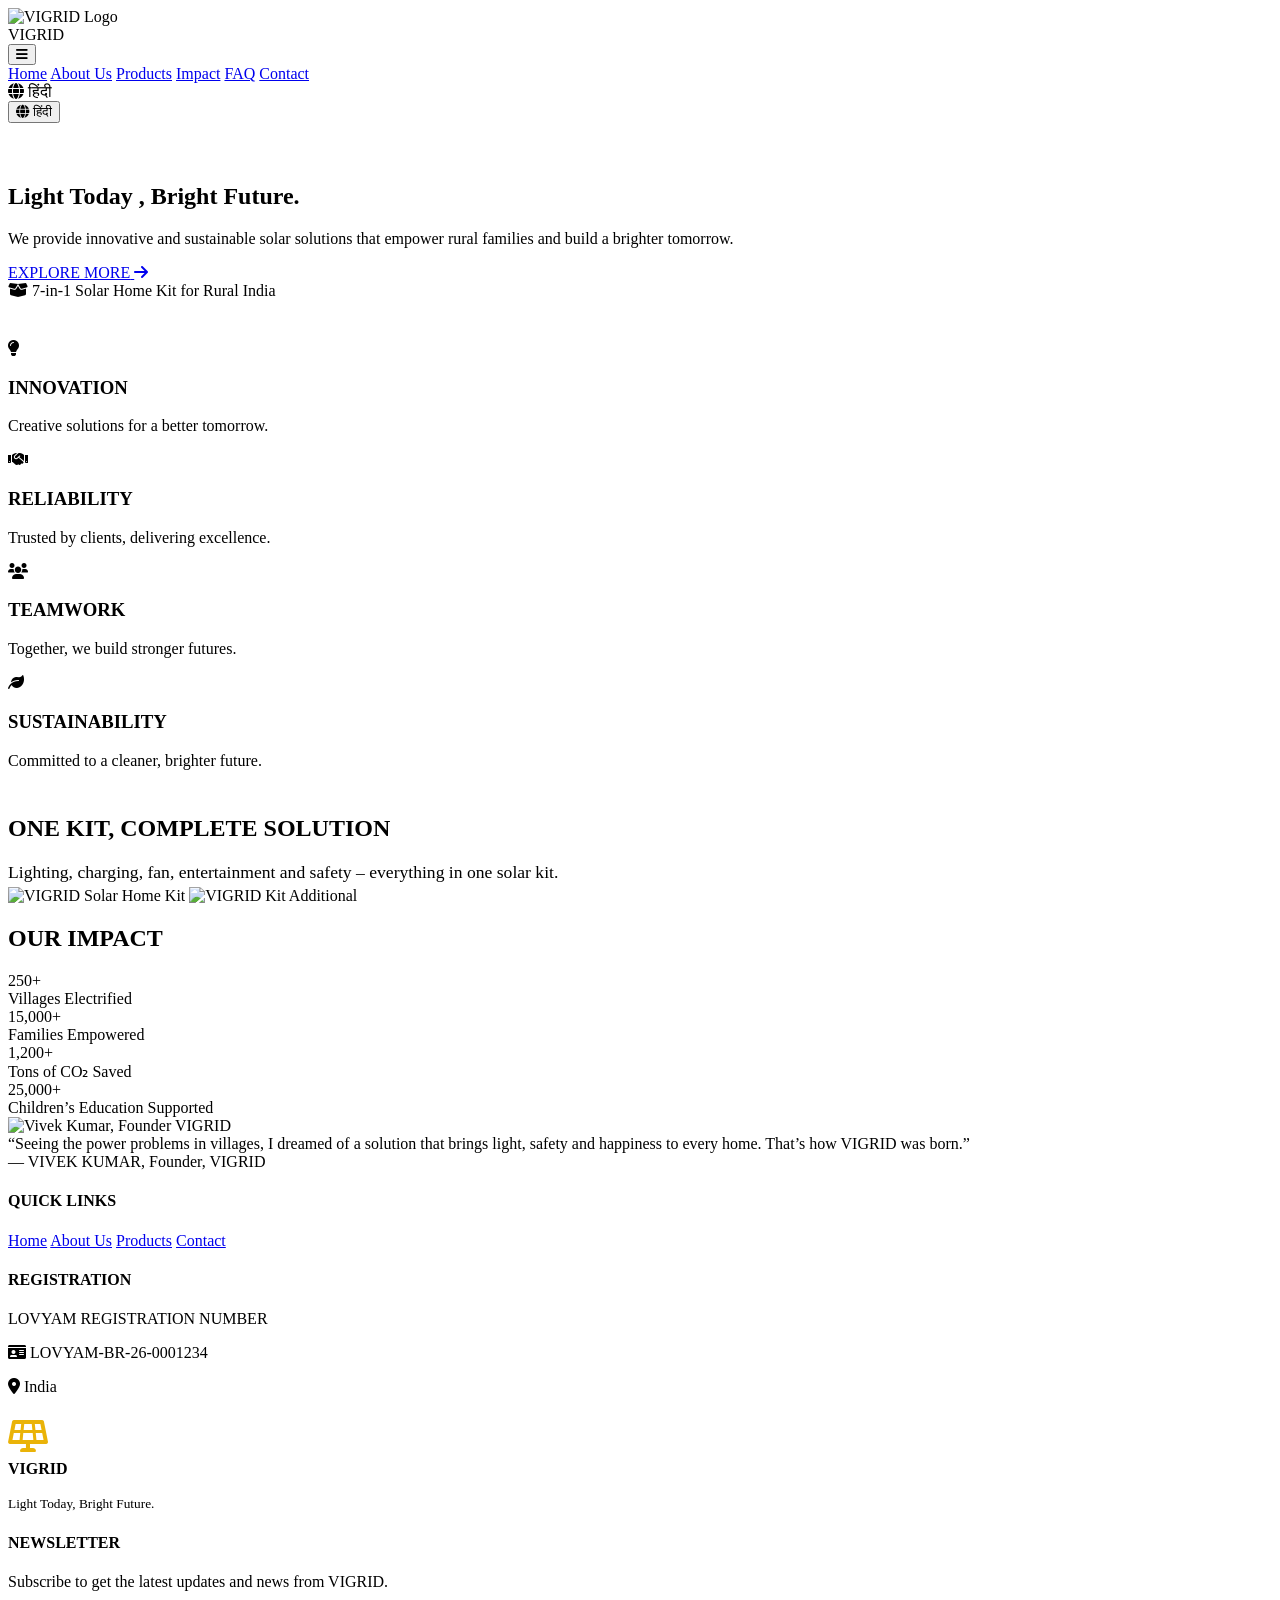
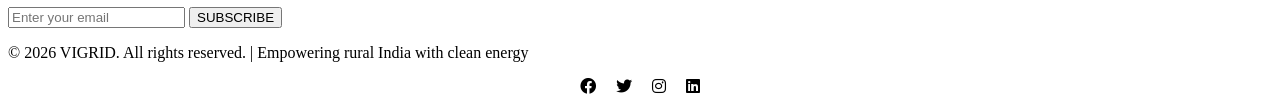
==== commit f21e0c65: "Update index.html" ====
--- a/index.html
+++ b/index.html
@@ -31,6 +31,7 @@
             <a href="about.html" data-i18n="nav_about">About Us</a>
             <a href="products.html" data-i18n="nav_products">Products</a>
             <a href="impact.html" class="active" data-i18n="nav_impact">Impact</a>
+<a href="faq.html" data-i18n="nav_faq">FAQ</a>
             <a href="contact.html" data-i18n="nav_contact">Contact</a>
             <div class="mobile-lang-switch" id="mobileLangSwitch">
                 <i class="fas fa-globe"></i>
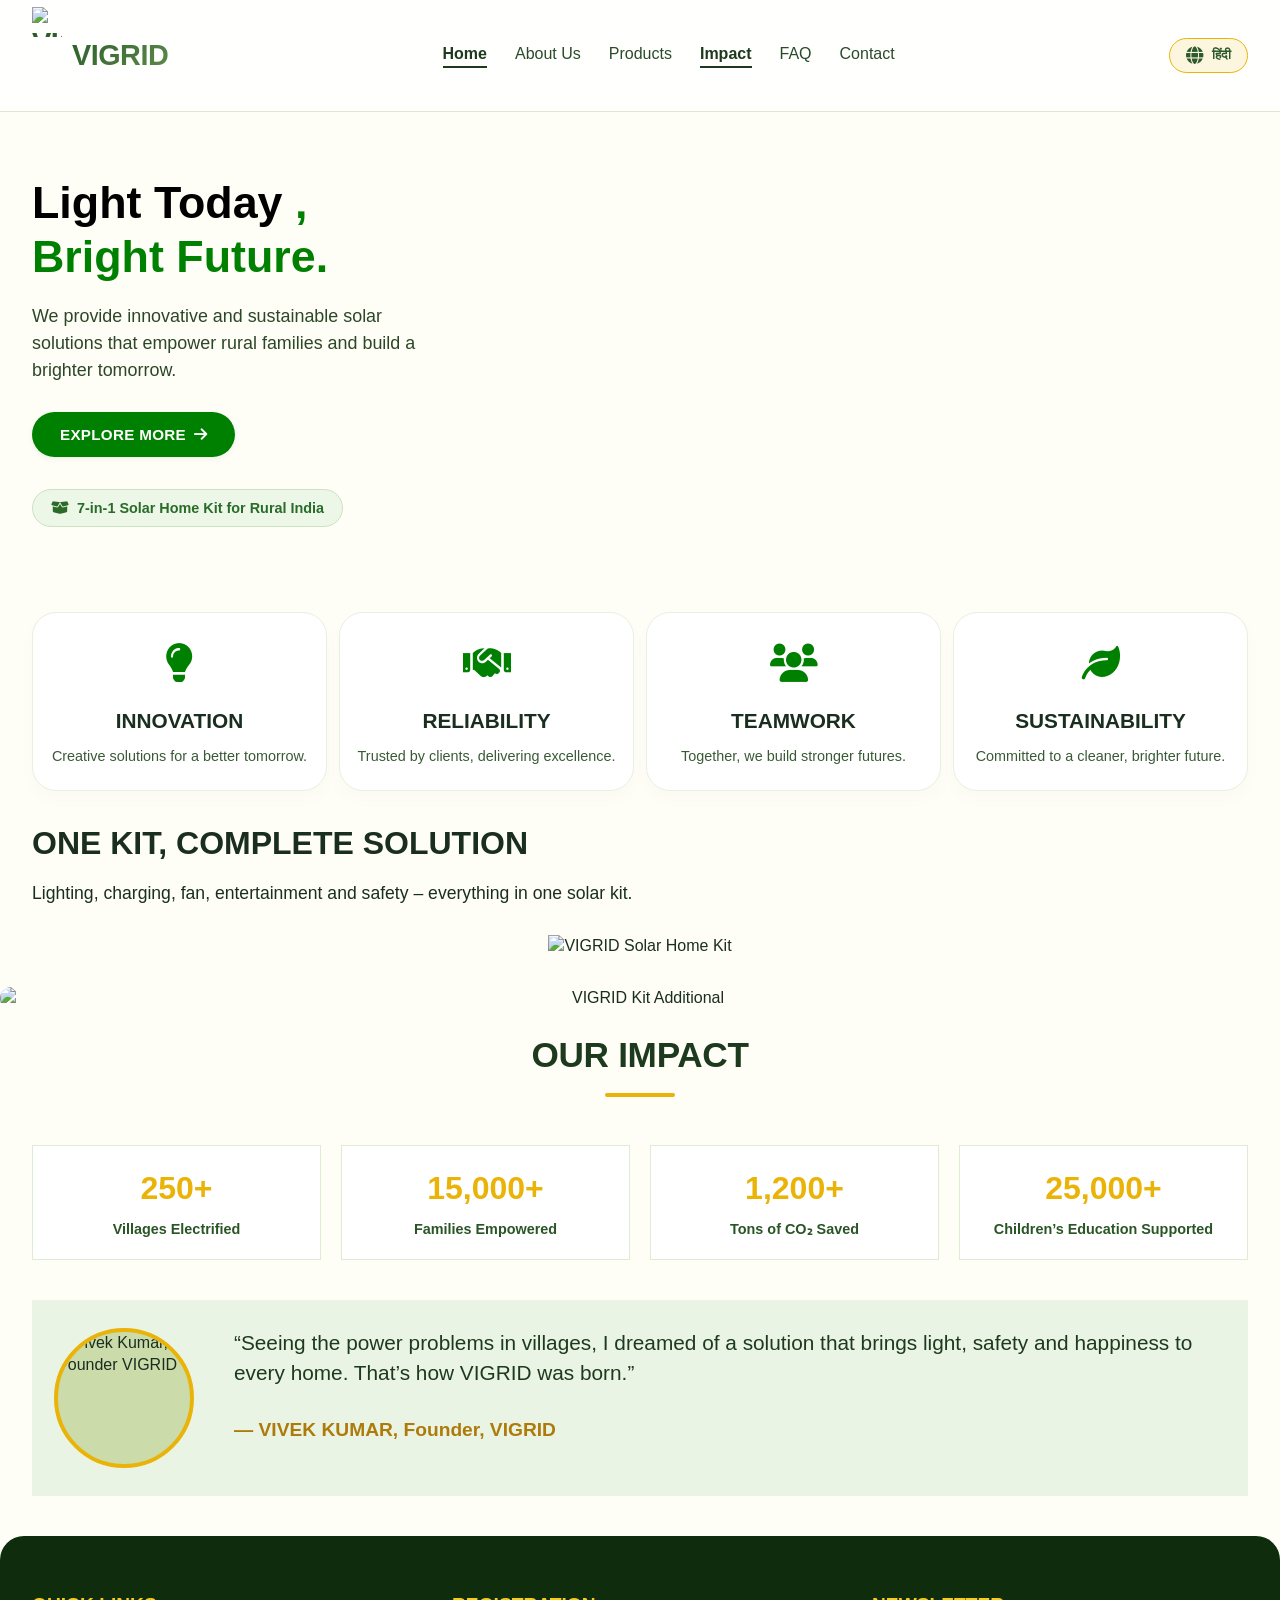
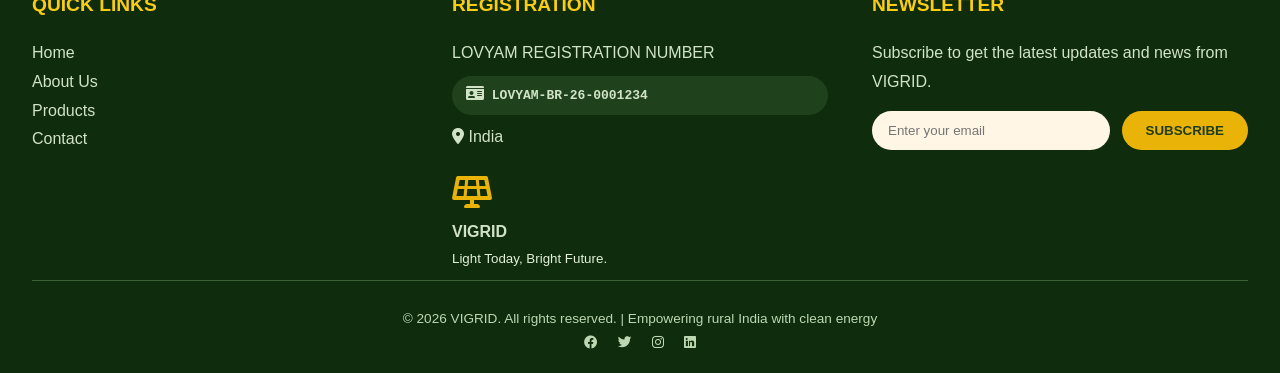
==== commit 102abd99: "Update index.html" ====
--- a/index.html
+++ b/index.html
@@ -126,7 +126,7 @@
     <!-- IMPACT -->
     <div class="container">
         <section>
-            <h2 class="section-title" data-i18n="impact_title">OUR IMPACT</h2>
+            <h2 class="section-title" data-i18n="impact_title">OUR TARGET</h2>
             <div class="stats-grid">
                 <div class="stat-card">
                     <div class="stat-number">250+</div>
--- a/style.css
+++ b/style.css
@@ -0,0 +1,654 @@
+* {
+    margin: 0;
+    padding: 0;
+    box-sizing: border-box;
+}
+
+body {
+    font-family: 'Inter', sans-serif;
+    background: #fefef7;
+    color: #1a2e1f;
+    line-height: 1.4;
+    scroll-behavior: smooth;
+}
+
+.container {
+    max-width: 1280px;
+    margin: 0 auto;
+    padding: 0 32px;
+}
+
+.btn-primary {
+    display: inline-flex;
+    align-items: center;
+    gap: 8px;
+    background: #008000;
+    color: #ffffff;
+    font-weight: 700;
+    padding: 12px 28px;
+    border-radius: 60px;
+    text-decoration: none;
+    transition: all 0.25s ease;
+    border: none;
+    cursor: pointer;
+    font-size: 0.95rem;
+    letter-spacing: 0.3px;
+    box-shadow: 0 2px 6px rgba(0,0,0,0.05);
+}
+.btn-primary:hover {
+    background: #facc15;
+    transform: translateY(-2px);
+    box-shadow: 0 12px 20px -12px rgba(234,179,8,0.4);
+}
+.btn-outline {
+    display: inline-flex;
+    align-items: center;
+    gap: 8px;
+    background: transparent;
+    border: 2px solid #008000;
+    color: #2d5a2c;
+    font-weight: 700;
+    padding: 10px 26px;
+    border-radius: 60px;
+    text-decoration: none;
+    transition: all 0.2s;
+    cursor: pointer;
+}
+.btn-outline:hover {
+    background: #eab30810;
+    border-color: #ca8a04;
+}
+
+.site-header {
+    padding: 2px 0;
+    border-bottom: 1px solid #e0e7cf;
+    background: #ffffffcc;
+    backdrop-filter: blur(4px);
+    position: sticky;
+    top: 0;
+    z-index: 50;
+}
+.header-inner {
+    display: flex;
+    justify-content: space-between;
+    align-items: center;
+    flex-wrap: wrap;
+    gap: 20px;
+}
+.logo {
+    display: flex;
+    align-items: center;
+    gap: 10px;
+    font-size: 1.8rem;
+    font-weight: 800;
+    letter-spacing: -0.5px;
+    color: #2c5e2a;
+}
+/* Logo Section */
+.logo-section {
+    text-align: center;
+    padding: 5px 0;
+    background: transparent; /* ya koi light background chahe to */
+}
+
+.logo-image {
+    width: 30px;
+    height: 30px;
+    
+    max-height: 35px;  /* aap height limit kar sakte hain */
+    display: inline-block;
+}
+.logo span {
+    background: linear-gradient(135deg, #2b5e2a, #5f8b4c);
+    background-clip: text;
+    -webkit-background-clip: text;
+    color: transparent;
+}
+.nav-links {
+    display: flex;
+    gap: 28px;
+}
+.nav-links a {
+    text-decoration: none;
+    font-weight: 500;
+    color: #2a4b2a;
+    transition: color 0.2s;
+}
+.nav-links a:hover {
+    color: #eab308;
+}
+
+.lang-switch {
+    background: #eab30820;
+    border: 1px solid #eab308;
+    border-radius: 40px;
+    padding: 8px 16px;
+    display: flex;
+    align-items: center;
+    gap: 8px;
+    font-weight: 600;
+    cursor: pointer;
+    transition: all 0.2s;
+    color: #2d5a2c;
+    font-family: inherit;
+}
+.lang-switch:hover {
+    background: #eab30840;
+    border-color: #ca8a04;
+}
+.lang-switch i {
+    font-size: 1.1rem;
+}
+
+.mobile-lang-switch {
+    display: none;
+    align-items: center;
+    gap: 12px;
+    padding: 12px 0;
+    font-weight: 600;
+    font-size: 1.2rem;
+    color: #2a4b2a;
+    cursor: pointer;
+    border-top: 1px solid #e0e7cf;
+    margin-top: 8px;
+}
+.mobile-lang-switch i {
+    font-size: 1.3rem;
+    color: #eab308;
+}
+.mobile-lang-switch:hover {
+    color: #eab308;
+}
+
+.menu-toggle {
+    background: transparent;
+    border: none;
+    font-size: 1.8rem;
+    color: #2c5e2a;
+    cursor: pointer;
+    display: none;
+    transition: color 0.2s;
+}
+.menu-toggle:hover {
+    color: #eab308;
+}
+
+section {
+    padding: 20px 0;
+}
+.section-title {
+    font-size: 2.2rem;
+    font-weight: 800;
+    margin-bottom: 48px;
+    text-align: center;
+    letter-spacing: -0.3px;
+    color: #1e3a1e;
+    position: relative;
+}
+.section-title:after {
+    content: '';
+    display: block;
+    width: 70px;
+    height: 4px;
+    background: #eab308;
+    margin: 14px auto 0;
+    border-radius: 4px;
+}
+
+
+/* Hero section with 40% left (content) and 60% right (image) */
+.hero {
+    display: grid;
+    grid-template-columns: 1fr 2fr;  /* 2fr = 40%, 3fr = 60% */
+    gap: 16px;
+    align-items: center;
+}
+
+.hero-content h2 {
+    font-size: 2.8rem;  /* pehle 3.2rem tha – ab kam */
+    font-weight: 800;
+    line-height: 1.2;
+    margin-bottom: 20px;
+}
+
+.hero-content h2 span:first-child {
+    color: #000000;  /* pehla part black */
+}
+
+.hero-content h2 span:last-child {
+    color: #008000;  /* dusra part green (aapke brand green ke according) */
+}
+.hero-content p {
+    font-size: 1.12rem;
+    color: #2c4727;
+    margin: 20px 0 28px;
+    line-height: 1.5;
+}
+.kit-badge {
+    margin-top: 32px;
+    display: inline-flex;
+    align-items: center;
+    background: #ecf7e7;
+    padding: 8px 18px;
+    border-radius: 80px;
+    font-weight: 600;
+    color: #2a6b2a;
+    font-size: 0.9rem;
+    gap: 8px;
+    border: 1px solid #cde2c1;
+}
+
+/* Hero image styling - only background image, no red circle */
+.hero-image {
+    background-image: url("heroimage.png");
+    background-size: cover;
+    background-position: center;
+    background-repeat: no-repeat;
+    min-height: 400px;
+    width: 100%;
+    /* border-radius aur box-shadow dono hataye */
+}
+
+/* Features grid 
+.features-grid {
+    display: grid;
+    grid-template-columns: repeat(auto-fit, minmax(240px, 1fr));
+    gap: 10px;
+    margin-top: 0px;
+}
+.feature-card {
+    background: white;
+    padding: 32px 20px;
+    border-radius: 32px;
+    text-align: center;
+    box-shadow: 0 8px 20px rgba(0,0,0,0.02);
+    transition: all 0.25s;
+    border: 1px solid #e8f0e2;
+}
+.feature-card:hover {
+    transform: translateY(-6px);
+    border-color: #eab30860;
+    box-shadow: 0 20px 30px -12px rgba(0,0,0,0.08);
+}
+.feature-icon {
+    font-size: 3rem;
+    color: #008000;  /* गहरा हरा,*/
+    margin-bottom: 10px;
+}
+}
+.feature-card h3 {
+    font-size: 1.5rem;
+    font-weight: 700;
+    margin-bottom: 12px;
+}
+.feature-card p {
+    color: #3a5a36;
+    line-height: 1.4;
+}
+*/
+.features-section {
+    padding: 20px 0;  /* pehle 70px 0 tha – ab kam */
+}
+.features-grid {
+    display: grid;
+    grid-template-columns: repeat(4, 1fr);
+    gap: 12px;
+    margin-top: 0px;
+}
+.feature-card {
+    background: white;
+    padding: 24px 16px;
+    border-radius: 24px;
+    text-align: center;
+    box-shadow: 0 8px 20px rgba(0,0,0,0.02);
+    transition: all 0.25s;
+    border: 1px solid #e8f0e2;
+}
+.feature-card:hover {
+    transform: translateY(-6px);
+    border-color: #eab30860;
+    box-shadow: 0 20px 30px -12px rgba(0,0,0,0.08);
+}
+.feature-icon {
+    font-size: 2.4rem;
+    color: #008000;
+    margin-bottom: 16px;
+}
+.feature-card h3 {
+    font-size: 1.3rem;
+    font-weight: 700;
+    margin-bottom: 10px;
+}
+.feature-card p {
+    font-size: 0.9rem;
+    color: #3a5a36;
+    line-height: 1.4;
+}
+
+
+/* One kit */
+/* Image below ONE KIT section */
+.kit-image-container {
+    margin-top: 5px;
+    text-align: center;
+}
+.kit-image {
+    max-width: 100%;
+    height: auto;
+    display: inline-block;
+}
+/*
+.onekit-wrapper {
+    background: #f2f9ec;
+    padding: 24px 20px;
+    display: flex;
+    flex-wrap: wrap;
+    align-items: center;
+    justify-content: space-between;
+    gap: 20px;
+}*/
+.onekit-wrapper {
+    background: transparent;
+    border-radius: 0;
+    padding: 0px 0;  /* ya jitna chahiye utna */
+    display: flex;
+    flex-wrap: wrap;
+    align-items: center;
+    justify-content: space-between;
+    gap: 15px;
+}
+.onekit-info {
+    flex: 2;
+}
+.onekit-info h2 {
+    font-size: 2rem;
+    font-weight: 800;
+    margin-bottom: 16px;
+}
+.kit-features {
+    display: flex;
+    flex-wrap: wrap;
+    gap: 16px;
+    margin: 12px 0 14px;
+}
+.kit-features span {
+    background: white;
+    padding: 8px 18px;
+    border-radius: 40px;
+    font-weight: 500;
+    display: inline-flex;
+    align-items: center;
+    gap: 8px;
+    box-shadow: 0 1px 3px rgba(0,0,0,0.03);
+}
+.onekit-illustration {
+    flex: 1;
+    text-align: center;
+    background: #ffffffb3;
+    border-radius: 40px;
+    padding: 24px;
+}
+.onekit-illustration i {
+    font-size: 5rem;
+    color: #4f8a3c;
+}
+
+/* Impact stats grid - 4 boxes in one line */
+
+.stats-grid {
+    display: grid;
+    grid-template-columns: repeat(4, 1fr);  /* chaaro ek line me */
+    gap: 20px;  /* boxes ke beech gap thoda kam */
+    text-align: center;
+}
+
+/* Individual stat card - size kam */
+.stat-card {
+    background: white;
+    border-radius: 0px;  /* pehle 36px se kam */
+    padding: 20px 12px;   /* pehle 32px 20px – ab kam */
+    
+    border: 1px solid #ddecd2;
+}
+
+/* Stat number ka size kam */
+.stat-number {
+    font-size: 2rem;      /* pehle 3rem tha – ab kam */
+    font-weight: 800;
+    color: #eab308;
+    margin-bottom: 8px;   /* pehle 12px */
+}
+
+/* Label ka size thoda adjust */
+.stat-label {
+    font-weight: 600;
+    font-size: 0.9rem;    /* pehle 1.1rem – ab kam */
+    color: #2a5526;
+}
+
+/* Founder */
+.founder-section {
+    background: #eaf4e4;
+    border-radius: 0px;
+    margin: 20px 0;
+    padding: 28px 22px;
+}
+.founder-flex {
+    display: flex;
+    flex-wrap: wrap;
+    gap: 40px;
+    align-items: left;
+    justify-content: center;
+}
+.founder-avatar {
+    background: #cbdbaa;
+    width: 140px;
+    height: 140px;
+    border-radius: 50%;
+    display: flex;
+    align-items: center;
+    justify-content: center;
+    overflow: hidden;  /* ensure image stays inside circle */
+    border: 4px solid #eab308;
+}
+
+.founder-img {
+    width: 100%;
+    height: 100%;
+    object-fit: cover;  /* image circle ke andar fit ho jayegi */
+    display: block;
+}
+.founder-quote {
+    flex: 1;
+    font-size: 1.3rem;
+    font-weight: 500;
+    line-height: 1.45;
+    font-style: normal;
+    color: #1e3a1e;
+}
+.founder-name {
+    margin-top: 28px;
+    font-weight: 800;
+    font-size: 1.2rem;
+    color: #ad7b0a;
+}
+
+/* Footer */
+footer {
+    background: #0f2c0d;
+    color: #e2f0db;
+    padding: 56px 0 24px;
+     border-radius: 24px 24px 0 0; 
+    margin-top: 40px;
+}
+.footer-grid {
+    display: grid;
+    grid-template-columns: repeat(auto-fit, minmax(200px, 1fr));
+    gap: 44px;
+    margin-bottom: 10px;
+}
+.footer-col h4 {
+    color: #facc15;
+    margin-bottom: 20px;
+    font-size: 1.2rem;
+    font-weight: 700;
+}
+.footer-col p, .footer-col a {
+    color: #d1e3c7;
+    text-decoration: none;
+    line-height: 1.8;
+    display: block;
+    transition: 0.2s;
+}
+.footer-col a:hover {
+    color: #facc15;
+    transform: translateX(3px);
+}
+.reg-number {
+    background: #1f421c;
+    display: inline-block;
+    padding: 8px 14px;
+    border-radius: 28px;
+    font-weight: 600;
+    font-family: monospace;
+    margin: 8px 0;
+}
+.newsletter-form {
+    display: flex;
+    flex-wrap: wrap;
+    gap: 12px;
+    margin-top: 14px;
+}
+.newsletter-form input {
+    flex: 1;
+    padding: 12px 16px;
+    border-radius: 60px;
+    border: none;
+    outline: none;
+    background: #fff6e5;
+    font-family: inherit;
+}
+.newsletter-form button {
+    background: #eab308;
+    border: none;
+    padding: 0 24px;
+    border-radius: 60px;
+    font-weight: 700;
+    cursor: pointer;
+    transition: 0.2s;
+    color: #1f3d1a;
+}
+.newsletter-form button:hover {
+    background: #ffcd4a;
+}
+.copyright {
+    text-align: center;
+    border-top: 1px solid #3e6238;
+    padding-top: 28px;
+    font-size: 0.85rem;
+    color: #bdd7b2;
+}
+
+/* Mobile */
+@media (max-width: 800px) {
+    .container { padding: 0 24px; }
+    .hero { grid-template-columns: 1fr; text-align: center; gap: 32px; }
+    .hero-content h1 { font-size: 2.5rem; }
+    .hero-image { min-height: 250px; }
+    .kit-badge { justify-content: center; }
+    .section-title { font-size: 1.9rem; }
+    .onekit-wrapper { flex-direction: column; text-align: center; }
+    .founder-quote { font-size: 1.1rem; text-align: center; }
+    .founder-flex { flex-direction: column; text-align: center; }
+    
+    .desktop-only {
+        display: none !important;
+    }
+    .mobile-lang-switch {
+        display: flex;
+    }
+    .nav-links { 
+        position: fixed;
+        top: 80px;
+        left: -100%;
+        width: 80%;
+        max-width: 280px;
+        height: calc(100vh - 80px);
+        background: #ffffffef;
+        backdrop-filter: blur(12px);
+        flex-direction: column;
+        align-items: flex-start;
+        padding: 32px 24px;
+        gap: 24px;
+        box-shadow: 4px 0 20px rgba(0,0,0,0.1);
+        transition: left 0.3s ease;
+        z-index: 100;
+        border-radius: 0 24px 24px 0;
+        border-right: 2px solid #eab30860;
+    }
+    .nav-links.active {
+        left: 0;
+    }
+    .nav-links a {
+        font-size: 1.2rem;
+        width: 100%;
+        padding: 8px 0;
+    }
+    .menu-toggle {
+        display: block;
+        order: 2;
+    }
+    .logo {
+        order: 1;
+    }
+}
+button, .btn-primary, .btn-outline { cursor: pointer; }
+
+.kit-icon-item i {
+    font-size: 2rem;
+    color: #2c5e2a;  /* green colour – aap ise dark ya light koi bhi green de sakte hain */
+    display: inline-block;
+    margin: 0 2px;
+}
+
+.additional-kit-image {
+    max-width: 100%;
+    height: auto;
+    margin-top: 30px;
+    border-radius: 20px;
+    display: block;
+}
+@media (max-width: 700px) {
+    .stats-grid {
+        gap: 12px;
+    }
+    .stat-card {
+        padding: 16px 8px;
+    }
+    .stat-number {
+        font-size: 1.5rem;
+    }
+    .stat-label {
+        font-size: 0.75rem;
+    }
+}
+
+@media (max-width: 800px) {
+    .logo-section {
+        padding: 30px 0;
+    }
+    .logo-image {
+        max-width: 90%;
+        max-height: 100px;
+    }
+}
+/* Active menu link styling */
+.nav-links a.active {
+    color: #1e3a1e !important;         /* dark green */
+    border-bottom: 2px solid #1e3a1e;  /* dark green underline */
+    font-weight: 600;
+}
+/* Ensure the underline stays even on hover */
+.nav-links a.active:hover {
+    border-bottom-color: #1e3a1e;
+}
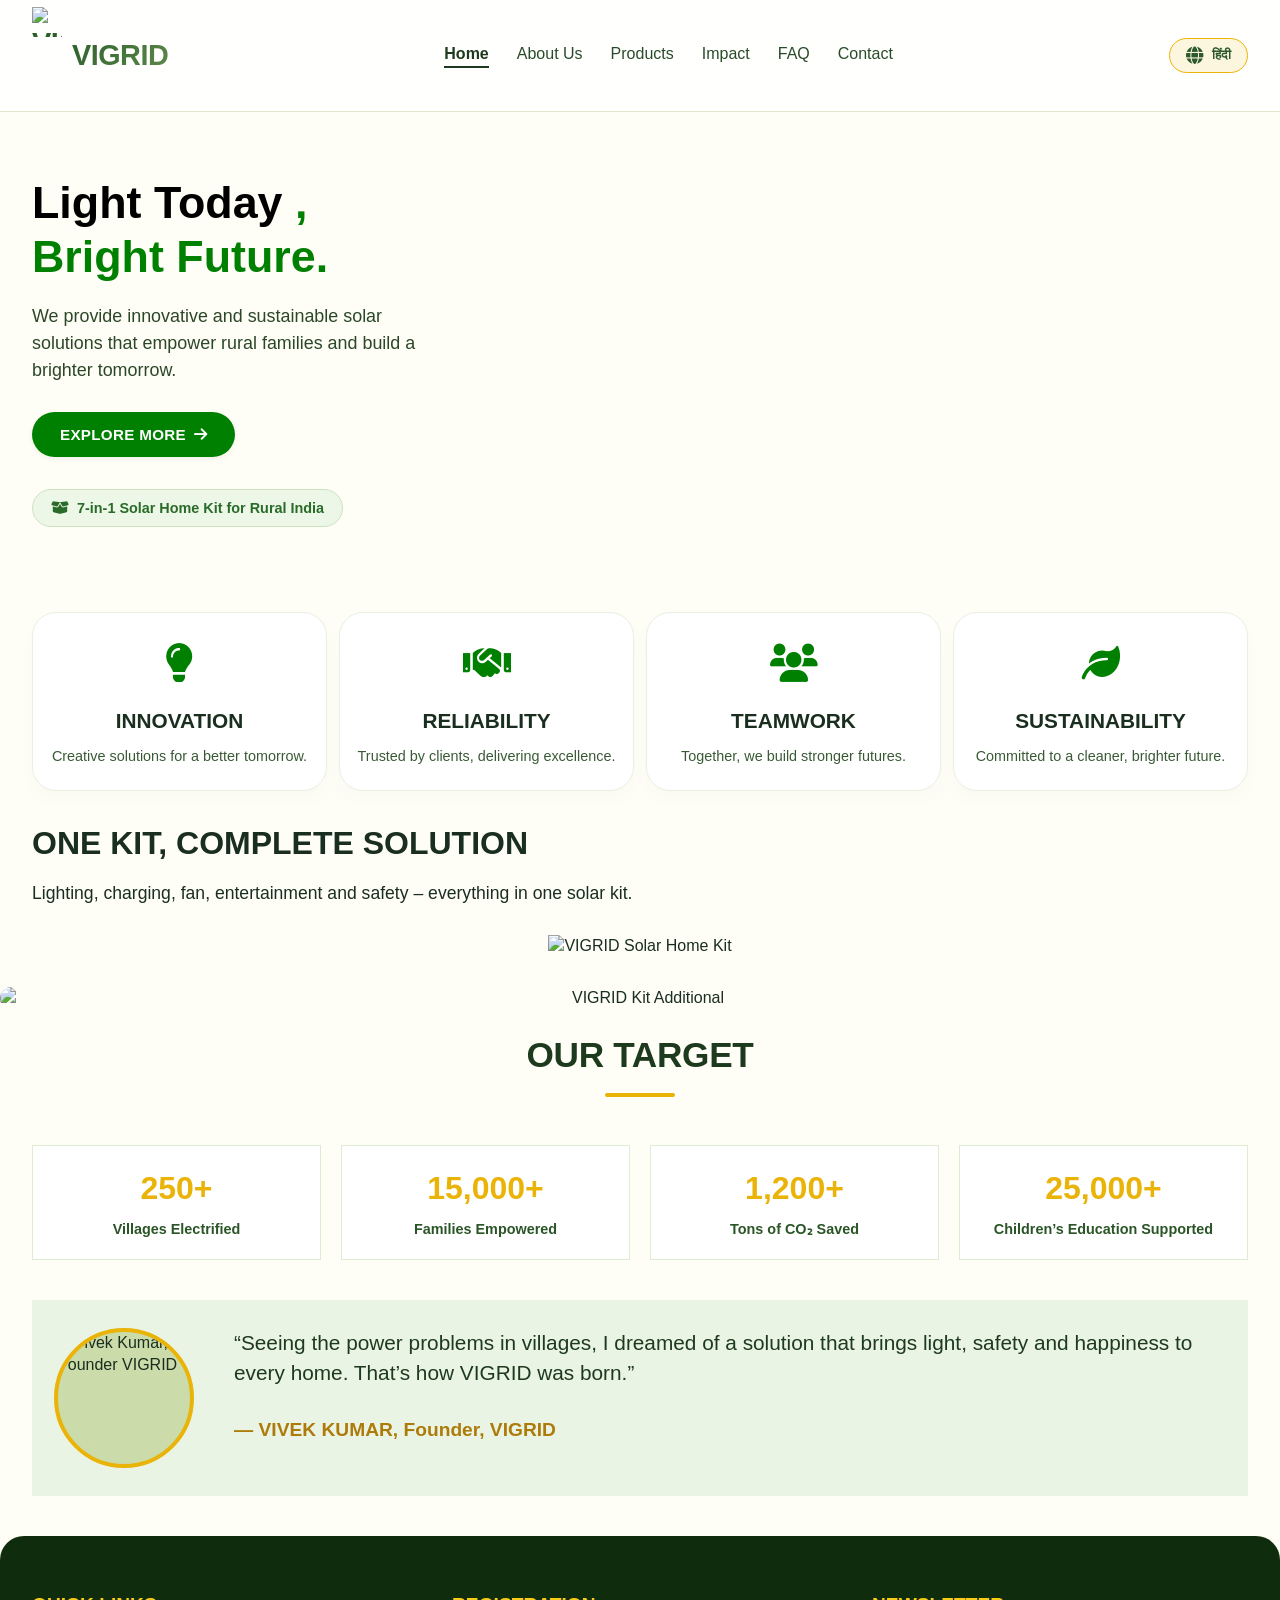
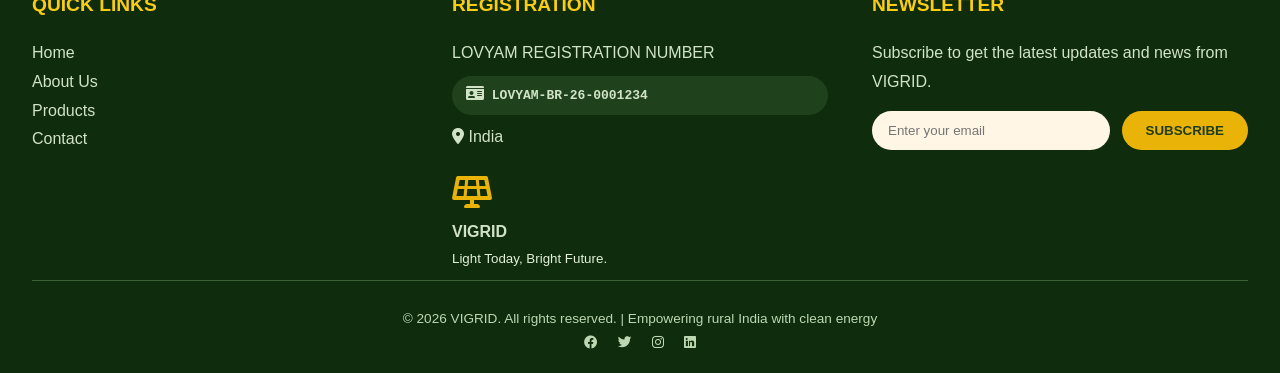
==== commit b975a0f2: "Update index.html" ====
--- a/index.html
+++ b/index.html
@@ -216,5 +216,6 @@
 </footer>
 
 <script src="script.js"></script>
+<script src="active-menu.js"></script>
 </body>
 </html>
--- a/style.css
+++ b/style.css
@@ -114,6 +114,15 @@
     color: #2a4b2a;
     transition: color 0.2s;
 }
+
+
+.nav-links a.active {
+    color: #1e3a1e !important;
+    border-bottom: 2px solid #1e3a1e;
+    font-weight: 600;
+}
+
+
 .nav-links a:hover {
     color: #eab308;
 }
@@ -642,13 +651,17 @@
         max-height: 100px;
     }
 }
-/* Active menu link styling */
-.nav-links a.active {
-    color: #1e3a1e !important;         /* dark green */
-    border-bottom: 2px solid #1e3a1e;  /* dark green underline */
-    font-weight: 600;
-}
-/* Ensure the underline stays even on hover */
-.nav-links a.active:hover {
-    border-bottom-color: #1e3a1e;
-}+
+// Active menu highlight – sirf current page wale link par active class
+const currentPage = window.location.pathname.split('/').pop() || 'index.html';
+const navLinks = document.querySelectorAll('.nav-links a');
+
+navLinks.forEach(link => {
+    // Pehle saari active classes hata do
+    link.classList.remove('active');
+    const href = link.getAttribute('href');
+    // Agar href current page se match kare to active add karo
+    if (href === currentPage) {
+        link.classList.add('active');
+    }
+});
